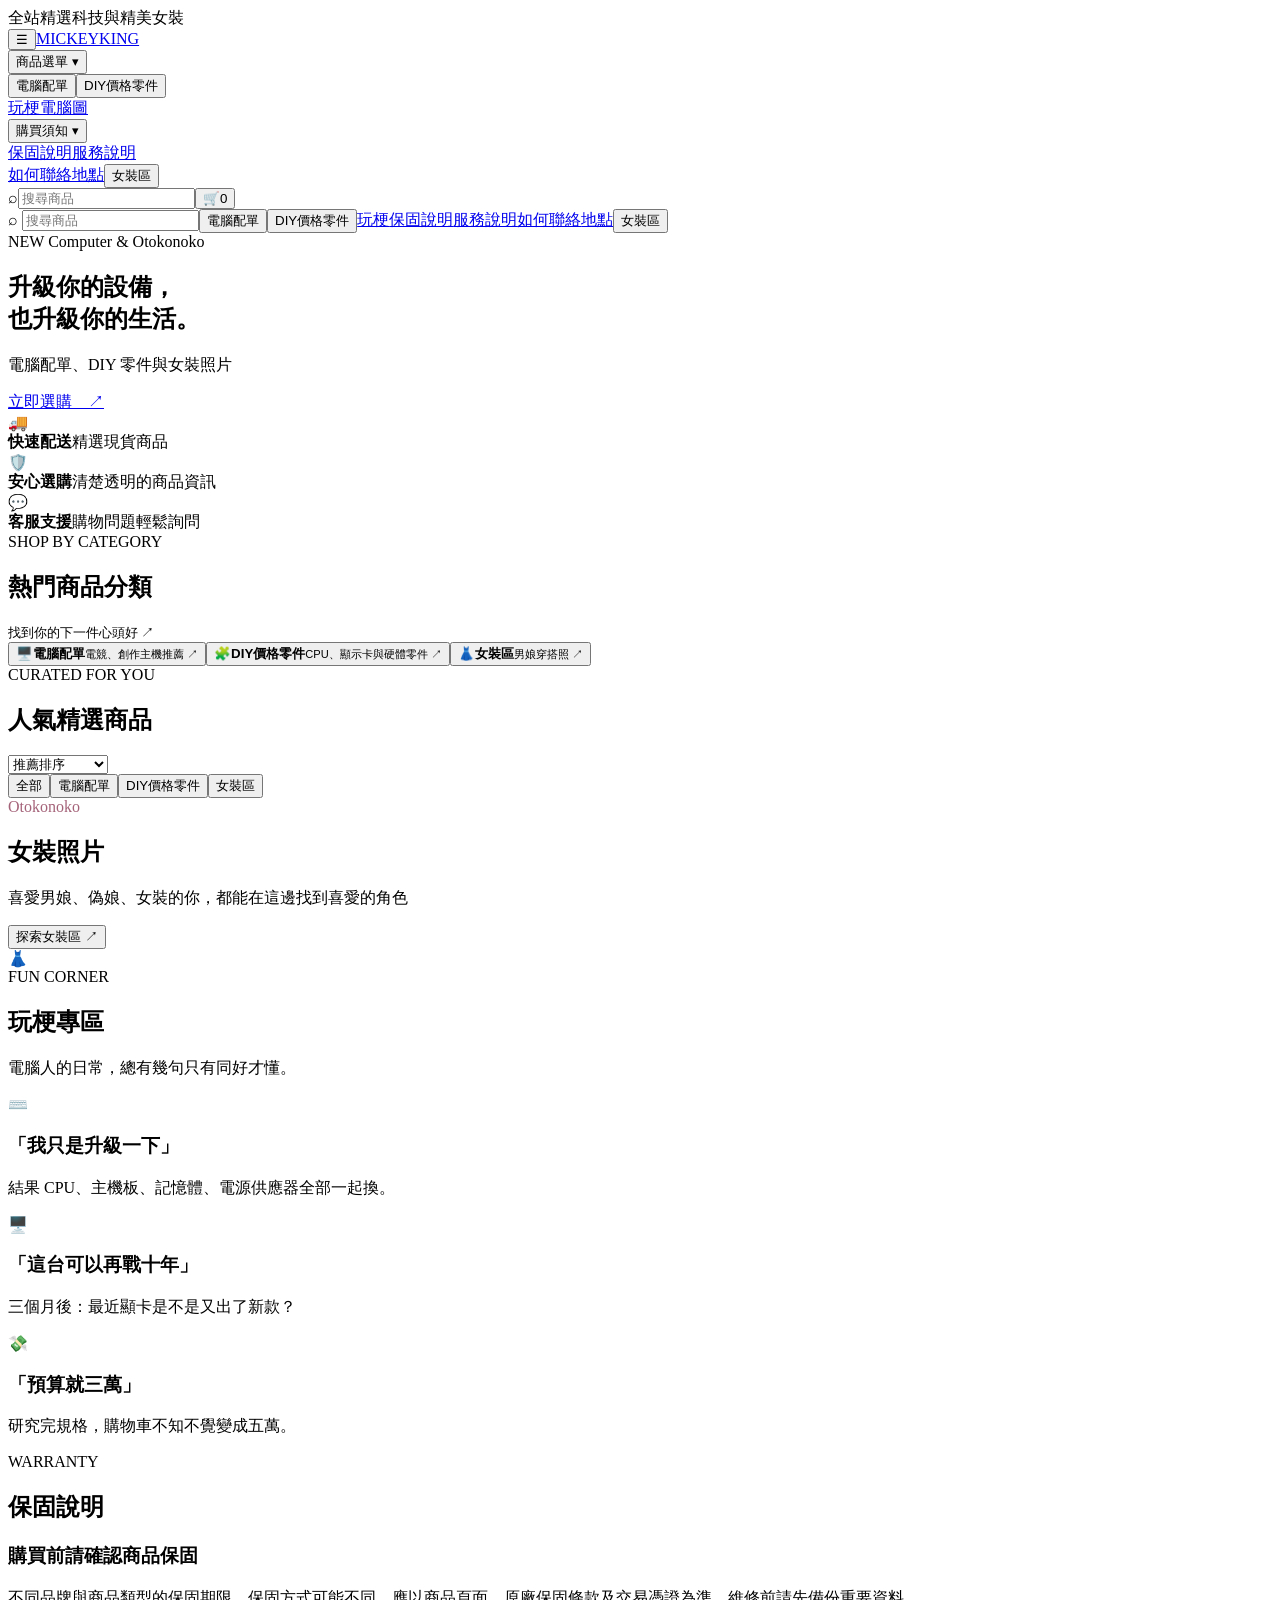
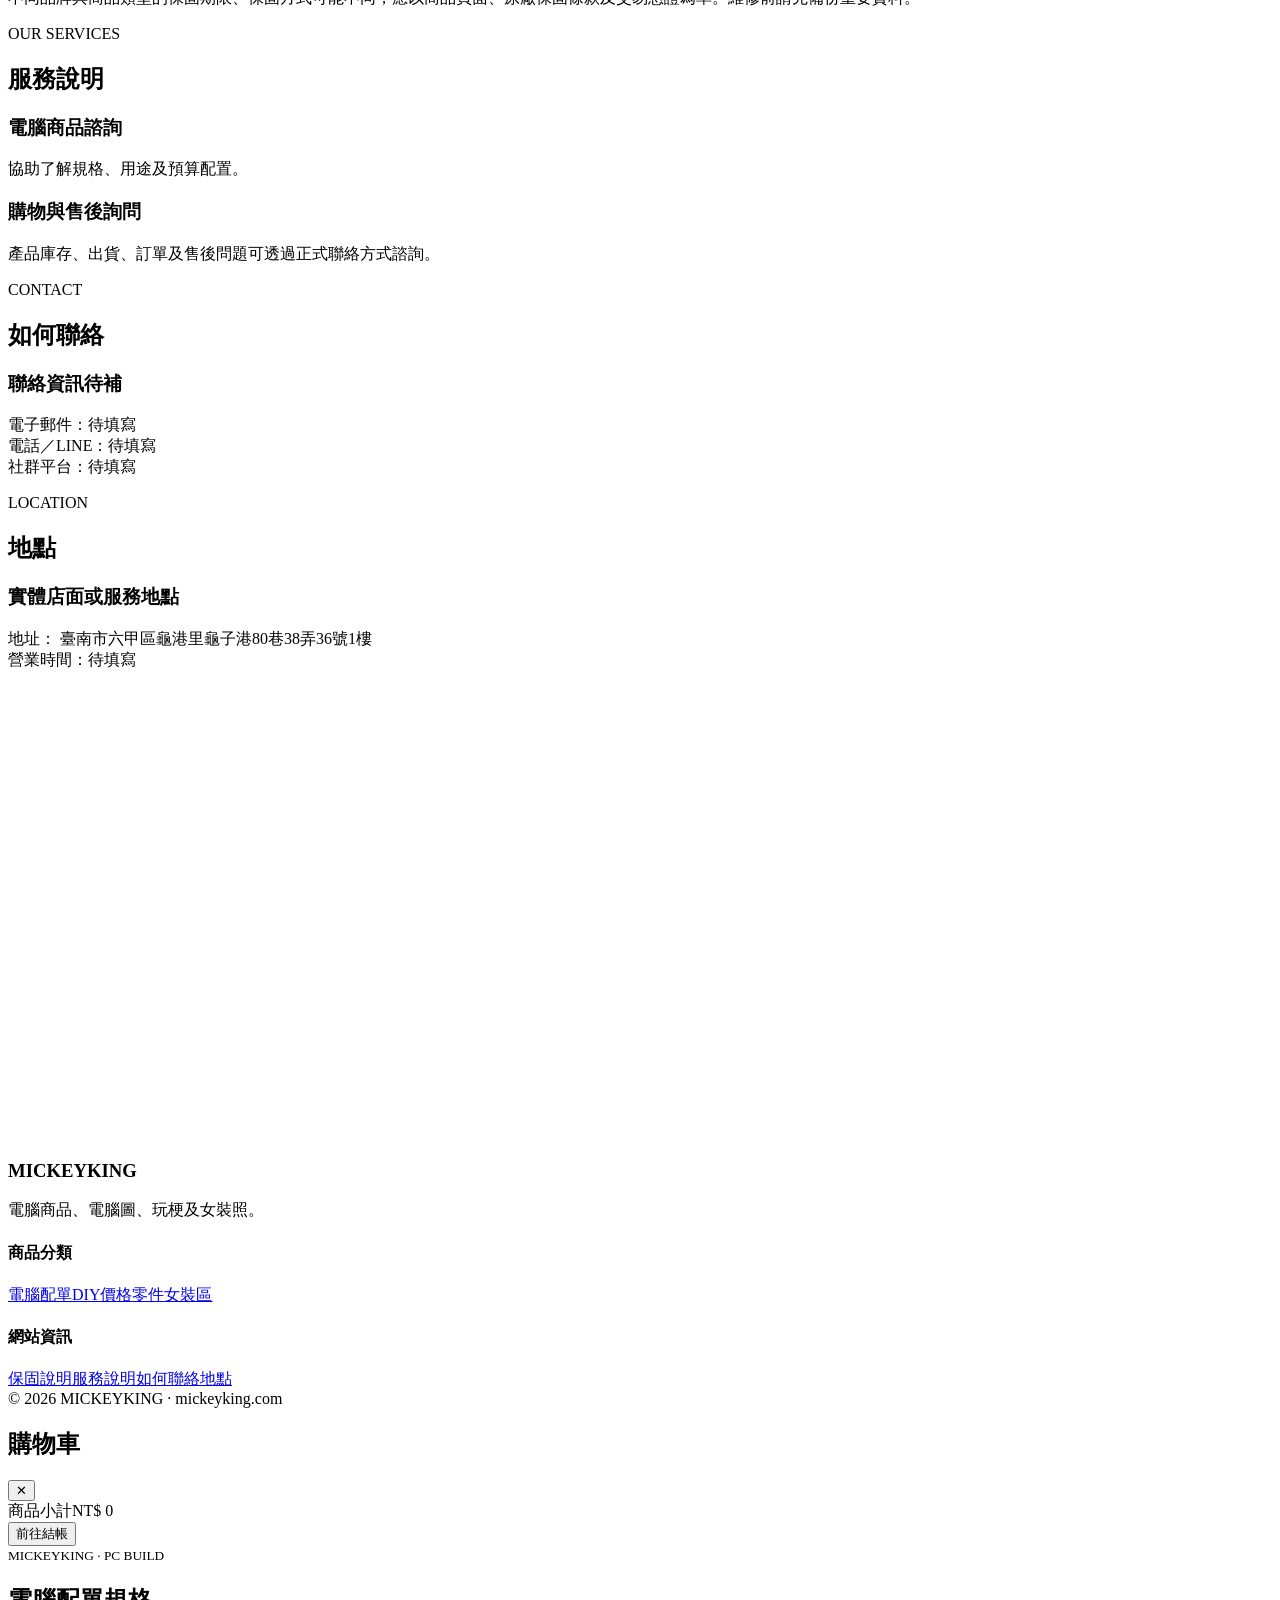
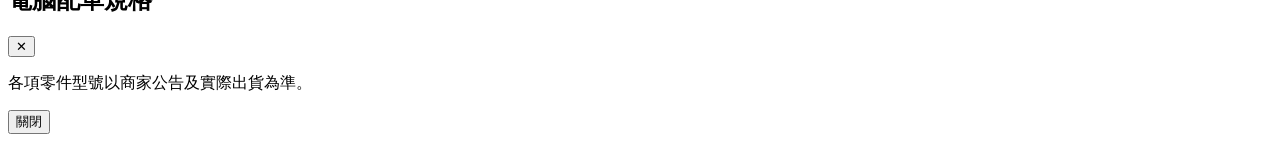
==== index.html @ edb82654 "index.html" ====
<!doctype html>
<html lang="zh-Hant">
<head>
<meta charset="utf-8"/><meta content="width=device-width,initial-scale=1" name="viewport"/><meta content="#101827" name="theme-color"/>
<title>MICKEYKING｜電腦配單・DIY價格零件・女裝區</title>
<meta name="description" content="MICKEYKING 提供電腦配單、DIY價格零件與女裝區商品展示。"/>
<link rel="canonical" href="https://mickeyking.com/"/>
<meta property="og:title" content="MICKEYKING｜電腦配單・DIY價格零件・女裝區"/>
<meta property="og:url" content="https://mickeyking.com/"/>
<meta property="og:type" content="website"/>

<link href="styles.css" rel="stylesheet"/></head>
<body>
<div class="announcement">全站精選科技與精美女裝</div>
<header class="header"><div class="shell head-inner"><button aria-expanded="false" aria-label="開啟選單" class="icon-btn menu-toggle" id="menuToggle">☰</button><a class="logo" href="#top">MICKEYKING</a><nav aria-label="主選單" class="desktop-nav"><div class="nav-item"><button aria-expanded="false" class="nav-link">商品選單 <span class="chev">▾</span></button><div class="dropdown"><button data-category="電腦配單">電腦配單</button><button data-category="DIY價格零件">DIY價格零件</button></div></div><a class="nav-link" href="#memes">玩梗</a><a class="nav-link" href="#pc-gallery">電腦圖</a><div class="nav-item"><button aria-expanded="false" class="nav-link">購買須知 <span class="chev">▾</span></button><div class="dropdown"><a href="#warranty">保固說明</a><a href="#services">服務說明</a></div></div><a class="nav-link" href="#contact">如何聯絡</a><a class="nav-link" href="#location">地點</a><button class="nav-link" data-category="all-fashion">女裝區</button></nav><div class="actions"><label class="searchbar"><span>⌕</span><input aria-label="搜尋商品" id="search" placeholder="搜尋商品"/></label><button aria-label="購物車" class="icon-btn" id="cartOpen">🛒<span class="count" id="cartCount">0</span></button></div></div><nav aria-label="手機選單" class="mobile-nav" id="mobileNav"><label class="mobile-search">⌕ <input aria-label="手機搜尋商品" id="mobileSearch" placeholder="搜尋商品"/></label><button data-category="電腦配單">電腦配單</button><button data-category="DIY價格零件">DIY價格零件</button><a href="#memes">玩梗</a><a href="#warranty">保固說明</a><a href="#services">服務說明</a><a href="#contact">如何聯絡</a><a href="#location">地點</a><button data-category="all-fashion">女裝區</button></nav></header>
<main id="top"><section class="hero shell"><div class="hero-banner"><div class="hero-copy"><div class="eyebrow">NEW Computer & Otokonoko</div><h1>升級你的設備，<br/>也升級你的生活。</h1><p>電腦配單、DIY 零件與女裝照片</p><a class="primary-btn" href="#products" id="heroShop">立即選購　↗</a></div><div aria-hidden="true" class="hero-art"><div aria-label="電腦主機示意圖" class="laptop"><div class="laptop-screen"></div><div class="laptop-base"></div></div></div></div></section>
<div class="shell features"><div class="feature"><span class="feature-emoji">🚚</span><div><b>快速配送</b>精選現貨商品</div></div><div class="feature"><span class="feature-emoji">🛡️</span><div><b>安心選購</b>清楚透明的商品資訊</div></div><div class="feature"><span class="feature-emoji">💬</span><div><b>客服支援</b>購物問題輕鬆詢問</div></div></div>
<section class="section shell"><div class="section-top"><div><div class="kicker">SHOP BY CATEGORY</div><h2>熱門商品分類</h2></div><span class="muted" style="font-size:13px">找到你的下一件心頭好 ↗</span></div><div class="category-row"><button class="category-card" data-category="電腦配單"><span class="emoji">🖥️</span><strong class="">電腦配單</strong><small class="">電競、創作主機推薦 ↗</small></button><button class="category-card" data-category="DIY價格零件"><span class="emoji">🧩</span><strong class="">DIY價格零件</strong><small class="">CPU、顯示卡與硬體零件 ↗</small></button><button class="category-card" data-category="all-fashion"><span class="emoji">👗</span><strong class="">女裝區</strong><small class="">男娘穿搭照 ↗</small></button></div></section>
<section class="listing" id="products"><div class="shell"><div class="section-top"><div><div class="kicker">CURATED FOR YOU</div><h2 id="listTitle">人氣精選商品</h2></div><select aria-label="排序方式" class="sort" id="sort"><option value="default">推薦排序</option><option value="asc">價格：低到高</option><option value="desc">價格：高到低</option></select></div><div class="filters" id="filters"><button class="chip active" data-category="all">全部</button><button class="chip" data-category="電腦配單">電腦配單</button><button class="chip" data-category="DIY價格零件">DIY價格零件</button><button class="chip" data-category="all-fashion">女裝區</button></div><div class="products" id="productGrid"></div></div></section>
<section class="shell fashion"><div class="fashion-copy"><div class="eyebrow" style="color:#a56379">Otokonoko</div><h2>女裝照片</h2><p>喜愛男娘、偽娘、女裝的你，都能在這邊找到喜愛的角色</p><button data-category="all-fashion">探索女裝區 ↗</button></div><div aria-hidden="true" class="fashion-graphic">👗</div></section>
<section class="section shell special-section" id="memes"><div class="section-top"><div><div class="kicker">FUN CORNER</div><h2>玩梗專區</h2></div></div><p class="section-lead">電腦人的日常，總有幾句只有同好才懂。</p><div class="info-grid"><article class="info-card meme-card"><span class="meme-symbol">⌨️</span><h3>「我只是升級一下」</h3><p>結果 CPU、主機板、記憶體、電源供應器全部一起換。</p></article><article class="info-card meme-card"><span class="meme-symbol">🖥️</span><h3>「這台可以再戰十年」</h3><p>三個月後：最近顯卡是不是又出了新款？</p></article><article class="info-card meme-card"><span class="meme-symbol">💸</span><h3>「預算就三萬」</h3><p>研究完規格，購物車不知不覺變成五萬。</p></article></div></section>
<section class="section shell special-section" id="warranty"><div class="section-top"><div><div class="kicker">WARRANTY</div><h2>保固說明</h2></div></div><div class="info-card"><h3>購買前請確認商品保固</h3><p>不同品牌與商品類型的保固期限、保固方式可能不同，應以商品頁面、原廠保固條款及交易憑證為準。維修前請先備份重要資料。</p></div></section>
<section class="section shell special-section" id="services"><div class="section-top"><div><div class="kicker">OUR SERVICES</div><h2>服務說明</h2></div></div><div class="info-grid"><article class="info-card"><h3>電腦商品諮詢</h3><p>協助了解規格、用途及預算配置。</p></article><article class="info-card"><h3>購物與售後詢問</h3><p>產品庫存、出貨、訂單及售後問題可透過正式聯絡方式諮詢。</p></div></section>
<section class="section shell special-section" id="contact"><div class="section-top"><div><div class="kicker">CONTACT</div><h2>如何聯絡</h2></div></div><div class="info-card"><h3>聯絡資訊待補</h3><p>電子郵件：待填寫<br/>電話／LINE：待填寫<br/>社群平台：待填寫</p><p class="notice"></p></div></section>
<section class="section shell special-section" id="location"><div class="section-top"><div><div class="kicker">LOCATION</div><h2>地點</h2></div></div><div class="info-card"><h3>實體店面或服務地點</h3><p>地址：	臺南市六甲區龜港里龜子港80巷38弄36號1樓<br/>營業時間：待填寫</p><iframe src="https://www.google.com/maps/embed?pb=!1m18!1m12!1m3!1d3665.7489046399423!2d120.31198607753777!3d23.25222260771473!2m3!1f0!2f0!3f0!3m2!1i1024!2i768!4f13.1!3m3!1m2!1s0x346e87b3f8fc9aff%3A0xab6bcf3988c82970!2zNzM06Ie65Y2X5biC5YWt55Sy5Y2A6b6c5riv6YeM6b6c5riv6YeMODDlt7czOOiZnzE!5e0!3m2!1szh-TW!2stw!4v1792773106684!5m2!1szh-TW!2stw" width="600" height="450" style="border:0;" allowfullscreen="" loading="lazy" referrerpolicy="strict-origin-when-cross-origin"></iframe></div></div></section>
</main>
<footer class="footer" id="about"><div class="shell"><div class="footer-grid"><div><h3>MICKEYKING</h3><p>電腦商品、電腦圖、玩梗及女裝照。</p></div><div><h4>商品分類</h4><a data-category="電腦配單" href="#products">電腦配單</a><a data-category="DIY價格零件" href="#products">DIY價格零件</a><a data-category="all-fashion" href="#products">女裝區</a></div><div><h4>網站資訊</h4><a href="#warranty">保固說明</a><a href="#services">服務說明</a><a href="#contact">如何聯絡</a><a href="#location">地點</a></div></div><div class="copyright">© 2026 MICKEYKING · mickeyking.com</div></div></footer>
<div class="overlay" id="overlay"></div><aside aria-hidden="true" aria-label="購物車" aria-modal="true" class="drawer" id="drawer" role="dialog"><div class="drawer-head"><h2>購物車 <span class="muted" id="drawerCount"></span></h2><button aria-label="關閉購物車" class="icon-btn" id="cartClose">✕</button></div><div class="drawer-body" id="cartItems"></div><div class="drawer-foot"><div class="total-line"><span>商品小計</span><span id="total">NT$ 0</span></div><button class="checkout" id="checkout">前往結帳</button></div></aside><div aria-live="polite" class="toast" id="toast" role="status"></div>
<div id="specOverlay" class="spec-overlay" aria-hidden="true"><section class="spec-dialog" role="dialog" aria-modal="true" aria-labelledby="specTitle"><header class="spec-head"><div><small>MICKEYKING · PC BUILD</small><h2 id="specTitle">電腦配單規格</h2></div><button type="button" class="spec-close" id="specClose" aria-label="關閉規格表">✕</button></header><p class="spec-note">各項零件型號以商家公告及實際出貨為準。</p><div id="specContent"></div><div class="spec-bottom"><strong id="specPrice"></strong><button type="button" class="spec-done" id="specDone">關閉</button></div></section></div>

<script defer="" src="products.js"></script><script defer="" src="app.js"></script></body></html>
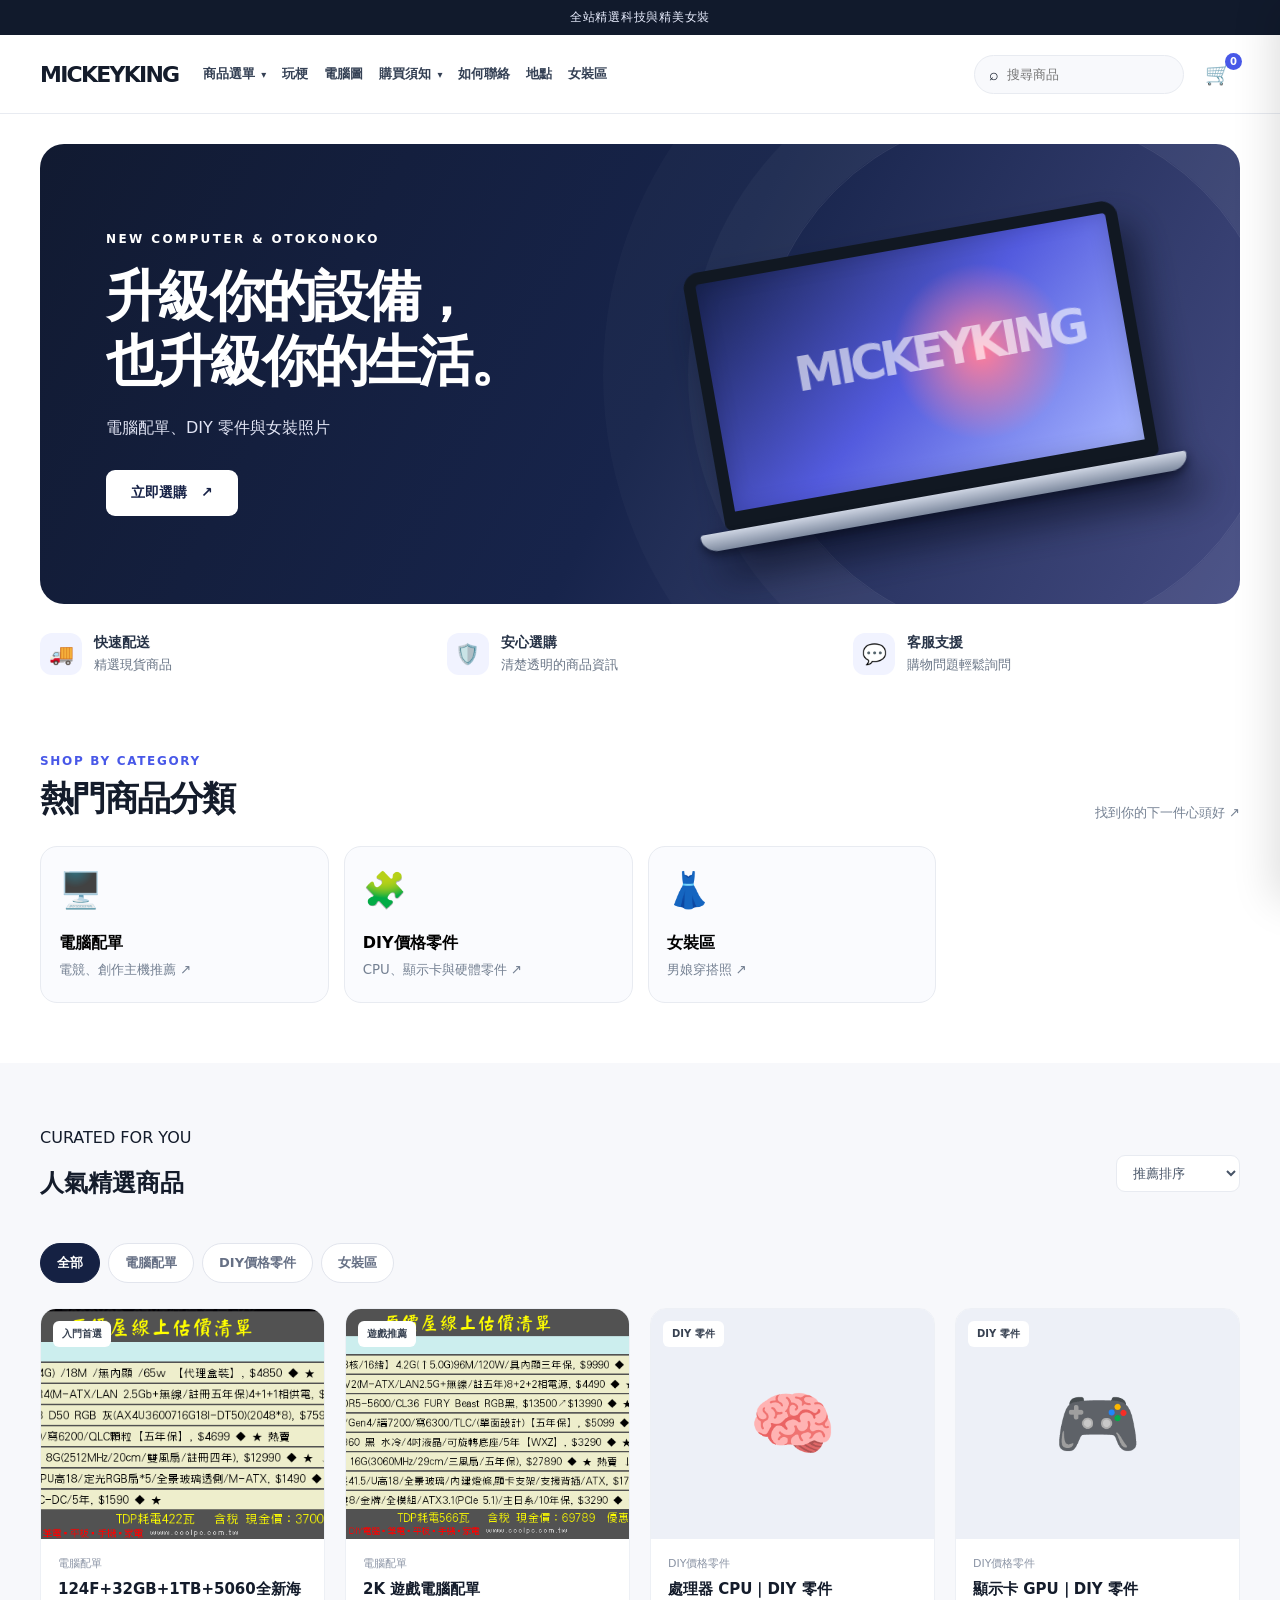
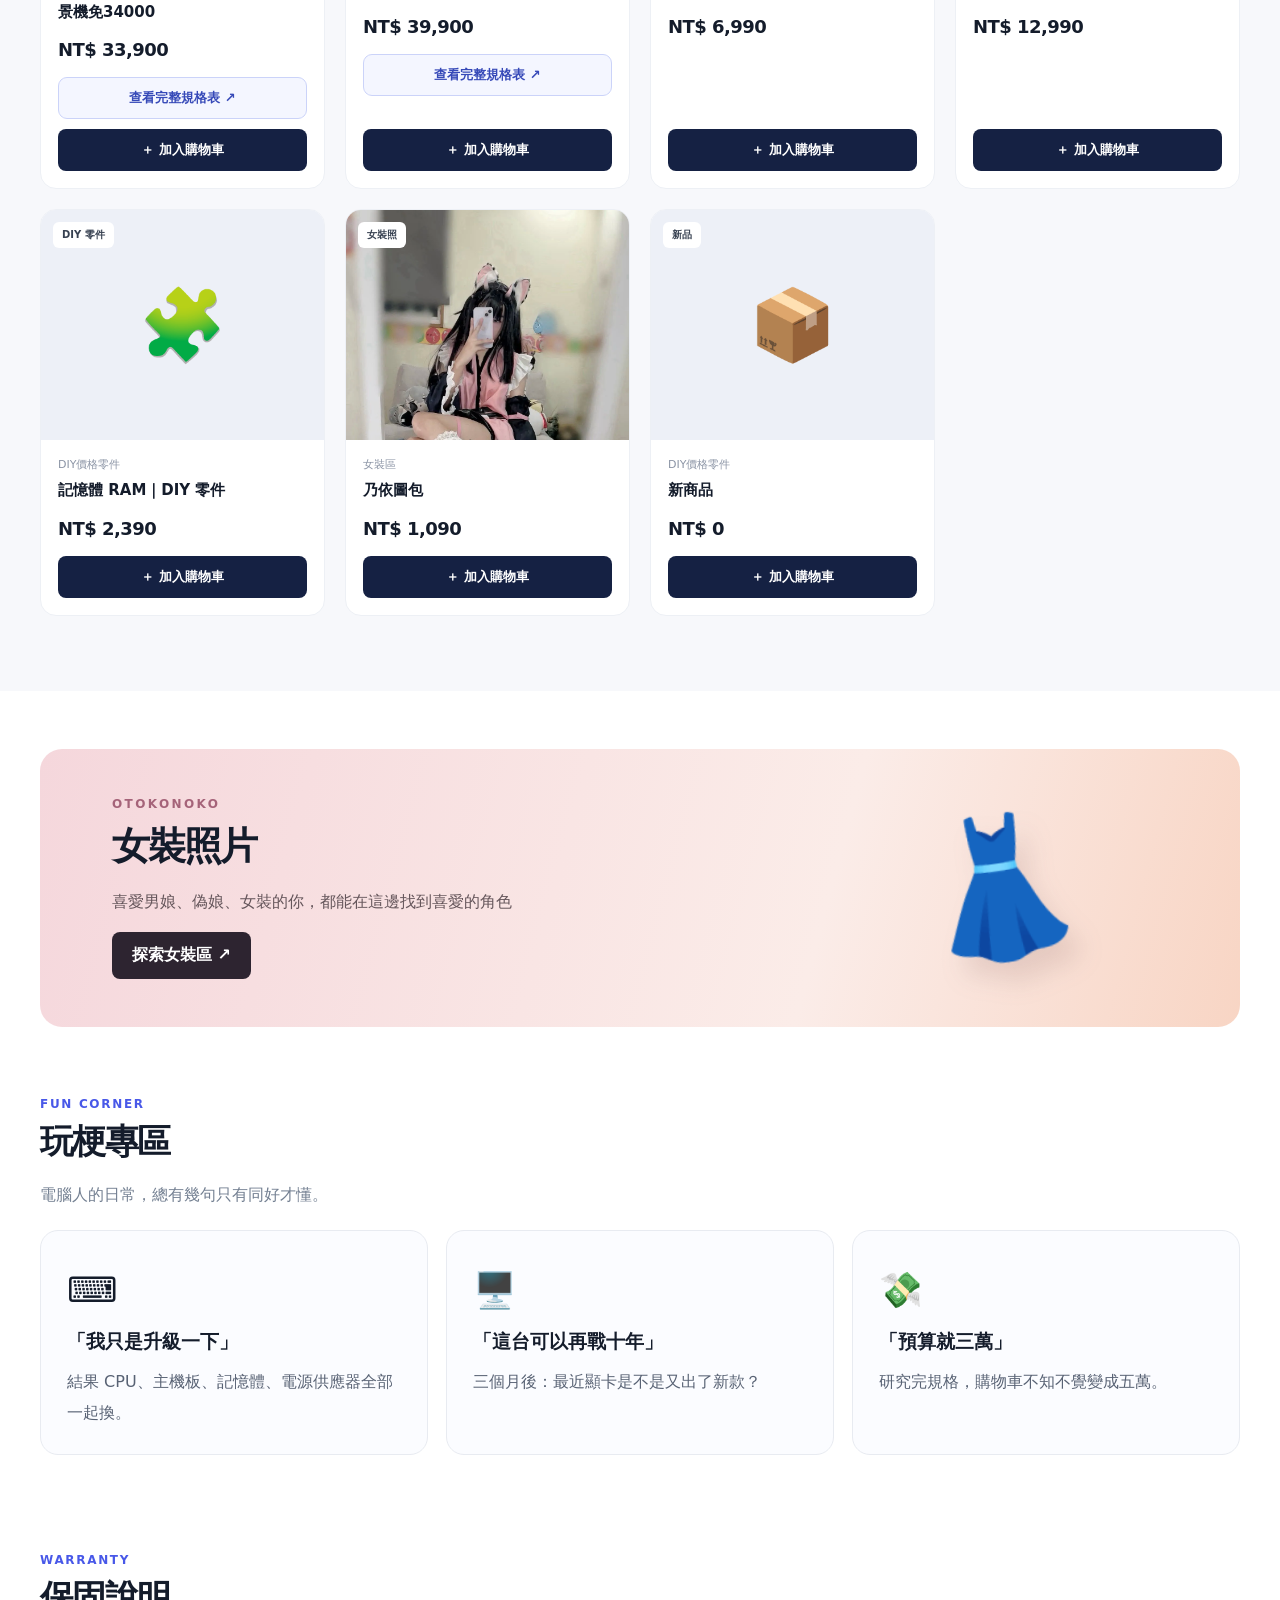
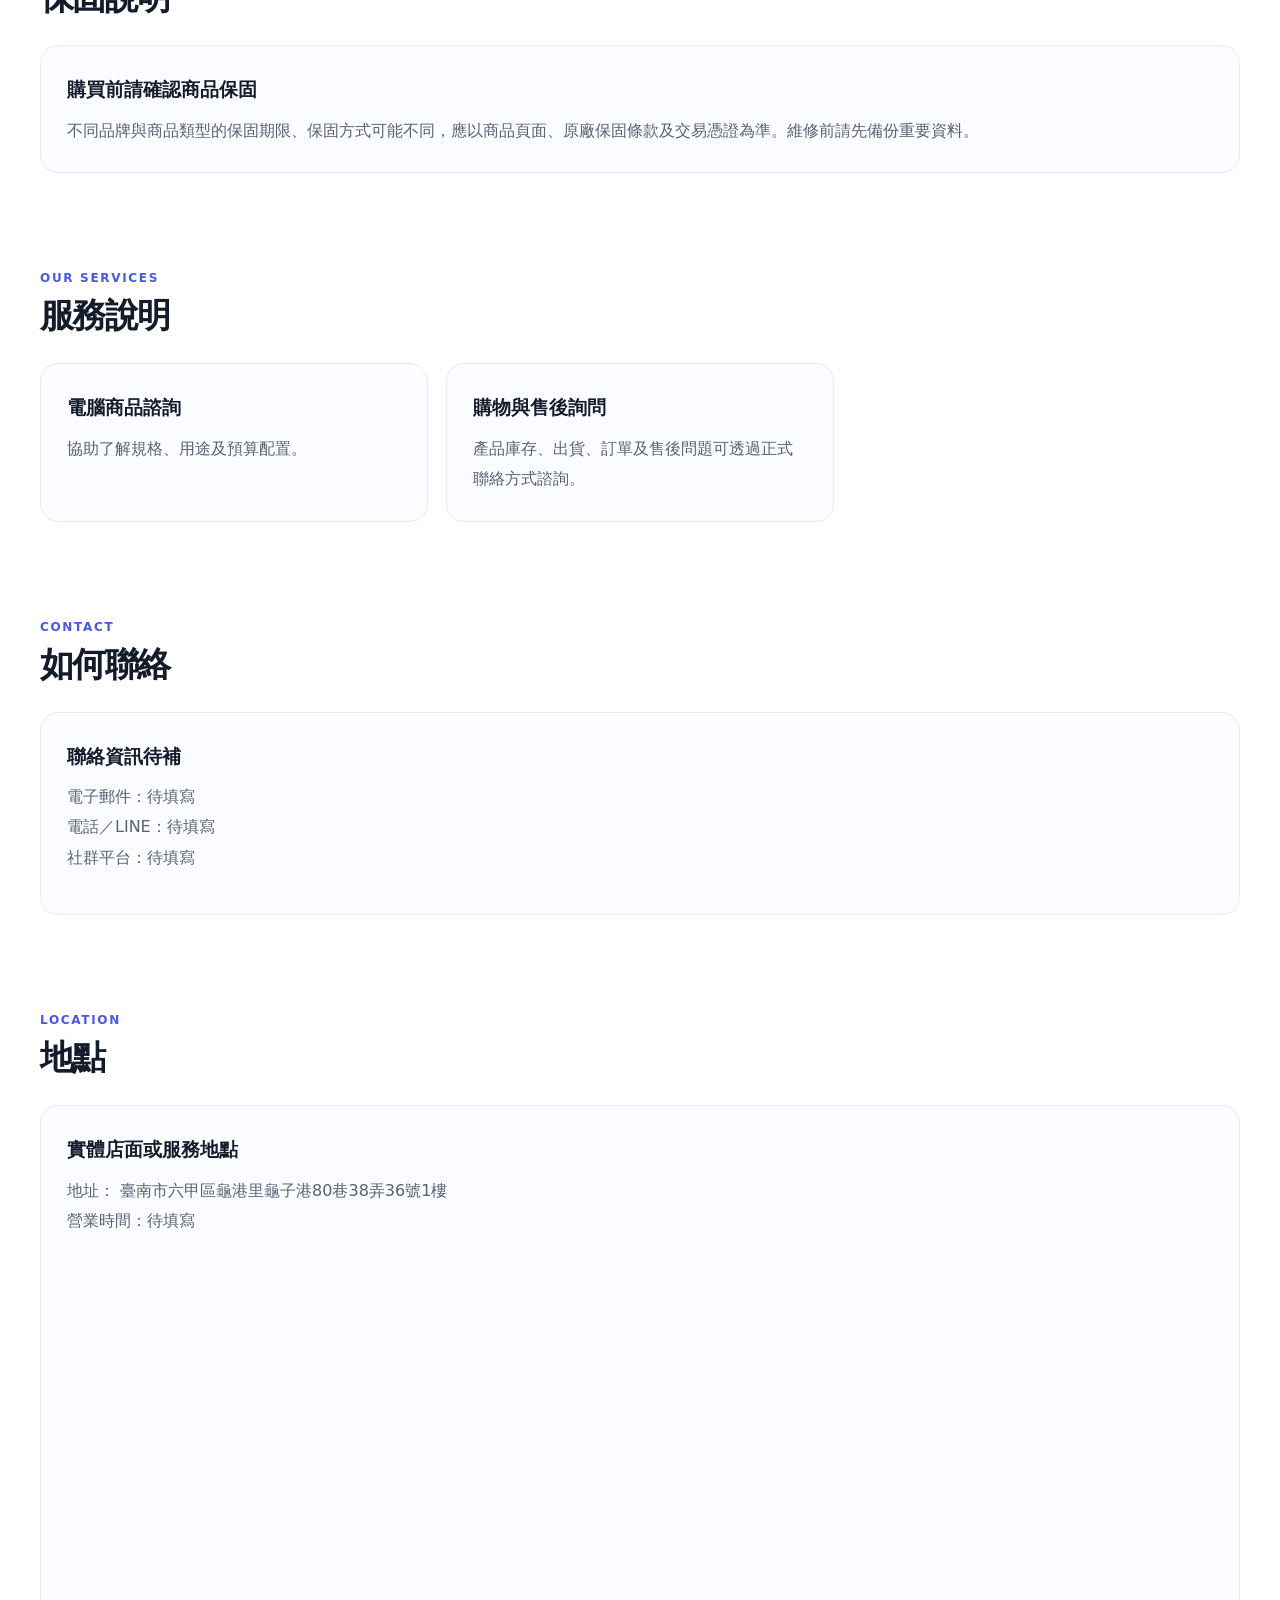
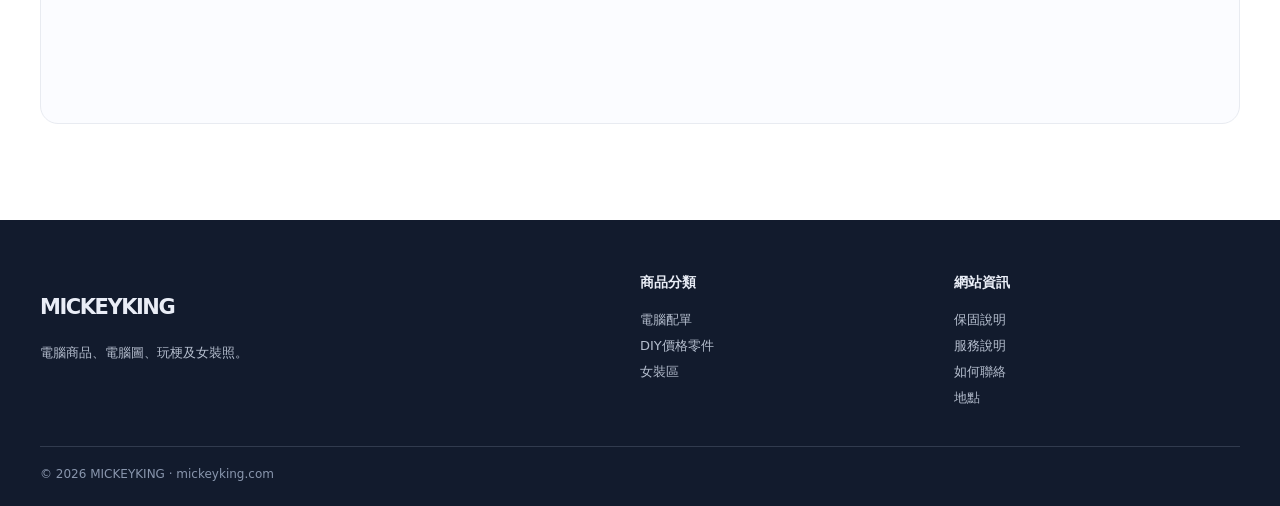
==== commit 8d03a1b8: "Add files via upload" ====
--- a/index.html
+++ b/index.html
@@ -28,4 +28,4 @@
 <div class="overlay" id="overlay"></div><aside aria-hidden="true" aria-label="購物車" aria-modal="true" class="drawer" id="drawer" role="dialog"><div class="drawer-head"><h2>購物車 <span class="muted" id="drawerCount"></span></h2><button aria-label="關閉購物車" class="icon-btn" id="cartClose">✕</button></div><div class="drawer-body" id="cartItems"></div><div class="drawer-foot"><div class="total-line"><span>商品小計</span><span id="total">NT$ 0</span></div><button class="checkout" id="checkout">前往結帳</button></div></aside><div aria-live="polite" class="toast" id="toast" role="status"></div>
 <div id="specOverlay" class="spec-overlay" aria-hidden="true"><section class="spec-dialog" role="dialog" aria-modal="true" aria-labelledby="specTitle"><header class="spec-head"><div><small>MICKEYKING · PC BUILD</small><h2 id="specTitle">電腦配單規格</h2></div><button type="button" class="spec-close" id="specClose" aria-label="關閉規格表">✕</button></header><p class="spec-note">各項零件型號以商家公告及實際出貨為準。</p><div id="specContent"></div><div class="spec-bottom"><strong id="specPrice"></strong><button type="button" class="spec-done" id="specDone">關閉</button></div></section></div>
 
-<script defer="" src="products.js"></script><script defer="" src="app.js"></script></body></html>
+<script defer="" src="products.js"></script><script defer="" src="app.js"></script></body></html>
--- a/styles.css
+++ b/styles.css
@@ -0,0 +1,34 @@
+
+:root{--ink:#141c2b;--muted:#748092;--brand:#4858e8;--soft:#f5f7fb;--line:#e8ebf1;--shadow:0 18px 55px rgba(22,33,62,.12)}*{box-sizing:border-box}html{scroll-behavior:smooth}body{margin:0;color:var(--ink);background:#fff;font-family:system-ui,-apple-system,"Noto Sans TC","Microsoft JhengHei",sans-serif}button,input{font:inherit}button{cursor:pointer}a{text-decoration:none;color:inherit}button:focus-visible,a:focus-visible,input:focus-visible{outline:3px solid #a5afff;outline-offset:3px}.announcement{background:#111a2c;color:#e9eeff;text-align:center;padding:9px 15px;font-size:12px;letter-spacing:.06em}.shell{width:min(1200px,calc(100% - 48px));margin:auto}.header{background:white;position:sticky;top:0;z-index:30;border-bottom:1px solid var(--line)}.head-inner{height:78px;display:flex;align-items:center;gap:32px}.logo{font-size:22px;font-weight:900;letter-spacing:-.08em;white-space:nowrap}.logo span{color:var(--brand)}.desktop-nav{display:flex;gap:3px;align-items:center;flex:1}.nav-item{position:relative}.nav-link{border:0;background:transparent;padding:17px 14px;color:#344054;font-size:14px;font-weight:650;display:flex;gap:6px;align-items:center}.nav-link:hover,.nav-link[aria-expanded=true]{color:var(--brand)}.chev{font-size:10px}.dropdown{display:none;position:absolute;top:100%;left:0;width:238px;background:white;border:1px solid var(--line);border-radius:14px;padding:9px;box-shadow:var(--shadow)}.nav-item:hover .dropdown,.nav-item:focus-within .dropdown,.nav-item.open .dropdown{display:block}.dropdown button{display:block;text-align:left;width:100%;background:none;border:0;padding:12px;border-radius:9px;color:#344054;font-size:14px}.dropdown button:hover{background:#f0f2ff;color:var(--brand)}.actions{display:flex;align-items:center;gap:12px}.icon-btn{position:relative;background:none;border:0;color:var(--ink);font-size:21px;padding:9px;line-height:1}.count{position:absolute;right:-2px;top:-2px;border-radius:99px;background:var(--brand);color:#fff;font:700 10px system-ui;min-width:17px;height:17px;display:grid;place-items:center}.menu-toggle{display:none}.searchbar{display:flex;align-items:center;border:1px solid var(--line);border-radius:999px;background:#f8f9fc;padding:0 14px;gap:8px;width:210px}.searchbar input{width:100%;border:0;outline:0;background:transparent;padding:11px 0;font-size:13px}.mobile-nav{display:none}.hero{padding:30px 0 0}.hero-banner{min-height:460px;background:linear-gradient(118deg,#111a31 0%,#17244b 52%,#444b82 100%);border-radius:24px;position:relative;overflow:hidden;color:white;display:flex;align-items:center}.hero-banner:before{content:"";position:absolute;width:520px;height:520px;border:1px solid #ffffff17;border-radius:50%;right:-40px;top:-30px;box-shadow:0 0 0 70px #ffffff08,0 0 0 155px #ffffff06}.hero-copy{position:relative;z-index:2;padding:65px 5.5%;max-width:600px}.eyebrow{font-size:12px;font-weight:800;letter-spacing:.2em;text-transform:uppercase}.hero h1{font-size:clamp(36px,4.3vw,60px);line-height:1.19;margin:18px 0;letter-spacing:-.055em}.hero p{font-size:16px;line-height:1.85;color:#e2e5f5;margin:0 0 28px}.primary-btn{border:none;border-radius:9px;padding:14px 25px;background:#fff;color:#152045;font-weight:800;font-size:14px;display:inline-block}.primary-btn:hover{background:#e6eaff}.hero-art{position:absolute;right:3%;top:10%;width:47%;height:80%;display:grid;place-items:center}.laptop{width:min(440px,100%);transform:rotate(-10deg);filter:drop-shadow(12px 25px 18px #070b1e99)}.laptop-screen{height:260px;border:12px solid #111822;border-bottom-width:18px;border-radius:16px 16px 7px 7px;background:radial-gradient(circle at 65% 50%,#ff7e9a 0%,transparent 30%),linear-gradient(140deg,#192451,#535bde 50%,#a6b5ff);position:relative;box-shadow:inset 0 0 20px #080a252c}.laptop-screen:before{content:"MICKEYKING";position:absolute;color:#ffffff9c;font-size:48px;font-weight:900;letter-spacing:-.1em;left:20%;top:34%}.laptop-base{height:18px;background:linear-gradient(#cdd4e2,#7e8a9f);border-radius:4px 4px 22px 22px;transform:scaleX(1.12);box-shadow:0 5px 8px #080d2099}.features{display:grid;grid-template-columns:repeat(3,1fr);gap:20px;padding:29px 0}.feature{display:flex;gap:12px;align-items:center;font-size:13px;color:#697586}.feature b{display:block;color:#263246;margin-bottom:4px;font-size:14px}.feature-emoji{height:42px;width:42px;border-radius:12px;background:#f1f3ff;display:grid;place-items:center;font-size:20px;flex-shrink:0}.section{padding:50px 0 20px}.section-top{display:flex;justify-content:space-between;gap:20px;align-items:end;margin-bottom:24px}.section h2{margin:8px 0 0;font-size:clamp(25px,3vw,34px);letter-spacing:-.045em}.section .kicker{font-size:12px;letter-spacing:.14em;font-weight:850;color:var(--brand)}.muted{color:var(--muted)}.category-row{display:grid;grid-template-columns:repeat(4,1fr);gap:15px}.category-card{border:1px solid var(--line);border-radius:17px;padding:23px 18px;background:#fafbfe;text-align:left;transition:transform .2s,box-shadow .2s}.category-card:hover{transform:translateY(-3px);box-shadow:0 10px 25px #1d2a5410}.category-card .emoji{font-size:35px;display:block;margin-bottom:22px}.category-card strong{display:block;font-size:16px}.category-card small{color:var(--muted);display:block;margin-top:7px}.listing{background:#f7f8fb;margin-top:40px;padding:65px 0 75px}.listing .section-top{align-items:center}.filters{display:flex;gap:8px;flex-wrap:wrap;margin-bottom:25px}.chip{border:1px solid #e2e5ed;background:#fff;padding:10px 16px;border-radius:99px;font-size:13px;font-weight:650;color:#667085}.chip.active{background:#152143;border-color:#152143;color:white}.products{display:grid;grid-template-columns:repeat(4,minmax(0,1fr));gap:20px}.product{background:#fff;border-radius:16px;overflow:hidden;border:1px solid #edf0f5;display:flex;flex-direction:column;min-width:0}.photo{height:230px;background:#edf0f7;display:grid;place-items:center;position:relative;overflow:hidden}.photo img{width:100%;height:100%;object-fit:cover;transition:transform .35s}.product:hover .photo img{transform:scale(1.05)}.product .fallback{font-size:70px}.tag{position:absolute;left:12px;top:12px;background:#fff;color:#374151;border-radius:6px;padding:6px 9px;font-size:10px;font-weight:800}.product-body{padding:17px;display:flex;flex:1;flex-direction:column}.product-type{font-size:11px;color:#8b94a5;margin-bottom:7px}.product h3{font-size:15px;font-weight:750;margin:0;line-height:1.55}.price{font-size:18px;font-weight:900;margin:15px 0 17px;letter-spacing:-.03em}.add-btn{background:#152143;color:#fff;border:0;border-radius:8px;width:100%;padding:12px;font-weight:750;font-size:13px;margin-top:auto}.add-btn:hover{background:var(--brand)}.empty{grid-column:1/-1;text-align:center;padding:45px 0;color:var(--muted)}.fashion{margin-top:58px;border-radius:22px;min-height:265px;overflow:hidden;background:linear-gradient(105deg,#f5d7dc,#fbece8 65%,#f8d5c4);display:flex;align-items:center;position:relative}.fashion-copy{padding:48px 6%;position:relative;z-index:2;max-width:550px}.fashion h2{font-size:38px;margin:10px 0 12px;letter-spacing:-.05em}.fashion p{line-height:1.8;color:#65565b}.fashion button{border:0;background:#2d2430;color:#fff;padding:13px 20px;border-radius:8px;font-weight:750}.fashion-graphic{position:absolute;right:13%;font-size:135px;transform:rotate(-8deg);filter:drop-shadow(10px 20px 13px #7a52532a)}.footer{background:#121b2d;color:#e9edf6;padding:54px 0 25px;margin-top:68px}.footer-grid{display:grid;grid-template-columns:2fr 1fr 1fr;gap:28px}.footer h3{font-size:21px;letter-spacing:-.07em}.footer p,.footer a{color:#b5bece;font-size:13px;line-height:2}.footer h4{margin:0 0 15px;font-size:14px}.footer a{display:block}.copyright{border-top:1px solid #313b4e;margin-top:35px;padding-top:20px;color:#8996ad;font-size:12px}.overlay{position:fixed;inset:0;background:#07102099;z-index:39;display:none}.overlay.show{display:block}.drawer{position:fixed;right:0;top:0;height:100dvh;width:min(420px,100%);background:#fff;z-index:40;transform:translateX(101%);transition:transform .25s;display:flex;flex-direction:column;box-shadow:-10px 0 40px #0002}.drawer.open{transform:translateX(0)}.drawer-head{padding:24px;border-bottom:1px solid var(--line);display:flex;justify-content:space-between;align-items:center}.drawer-head h2{margin:0;font-size:20px}.drawer-body{overflow-y:auto;flex:1;padding:20px 24px}.cart-item{display:flex;gap:12px;padding:15px 0;border-bottom:1px solid var(--line)}.cart-thumb{width:62px;height:62px;background:#edf0f7;border-radius:9px;display:grid;place-items:center;font-size:30px;flex-shrink:0}.cart-info{flex:1;font-size:13px}.cart-info strong{display:block;margin-bottom:8px}.cart-qty{display:flex;align-items:center;gap:12px;margin-top:10px}.cart-qty button{border:1px solid var(--line);background:#fff;border-radius:5px;width:27px;height:27px}.drawer-foot{border-top:1px solid var(--line);padding:22px 24px}.total-line{display:flex;justify-content:space-between;font-weight:800;margin-bottom:18px}.checkout{width:100%;background:var(--brand);color:#fff;padding:14px;border:0;border-radius:9px;font-weight:800}.toast{position:fixed;bottom:25px;left:50%;transform:translate(-50%,100px);opacity:0;z-index:60;background:#17213a;color:white;padding:13px 20px;border-radius:12px;transition:.25s;font-size:13px;box-shadow:var(--shadow)}.toast.show{transform:translate(-50%,0);opacity:1}.sort{border:1px solid var(--line);border-radius:9px;background:#fff;padding:9px 12px;color:#475467;font-size:13px}
+@media(max-width:980px){.desktop-nav{gap:0}.nav-link{padding:15px 9px;font-size:13px}.searchbar{width:165px}.hero-art{right:-3%;width:45%}.laptop-screen{height:210px}.products{grid-template-columns:repeat(3,1fr)}}
+@media(max-width:760px){.shell{width:min(100% - 32px,560px)}.head-inner{height:63px;gap:12px}.announcement{font-size:10px}.menu-toggle{display:block}.desktop-nav{display:none}.searchbar{display:none}.actions{margin-left:auto}.mobile-nav{display:none;border-top:1px solid var(--line);padding:10px 16px 18px;max-height:calc(100dvh - 95px);overflow:auto}.mobile-nav.show{display:block}.mobile-nav button{width:100%;text-align:left;background:none;border:0;padding:13px 8px;font-weight:650;color:#2e3a51}.mobile-nav .mobile-sub{padding-left:22px;background:#f7f8fc;border-radius:9px}.mobile-nav .mobile-sub button{font-size:13px;color:#5a6680}.mobile-search{display:flex;border:1px solid var(--line);border-radius:8px;margin:7px 0;padding:0 12px}.mobile-search input{border:0;outline:0;width:100%;padding:12px}.hero{padding-top:16px}.hero-banner{min-height:515px;align-items:start}.hero-copy{padding:39px 27px;max-width:100%}.hero h1{font-size:36px}.hero p{font-size:14px;max-width:330px}.hero-art{top:auto;bottom:12px;right:16%;width:67%;height:210px}.laptop-screen{height:165px;border-width:8px;border-bottom-width:12px}.laptop-screen:before{font-size:32px}.features{gap:11px;padding:22px 0}.feature{flex-direction:column;text-align:center;font-size:11px}.feature b{font-size:12px}.feature-emoji{width:37px;height:37px}.section{padding-top:30px}.category-row{grid-template-columns:repeat(2,1fr);gap:11px}.category-card{padding:20px 15px}.category-card .emoji{margin-bottom:16px}.listing{padding:45px 0 52px;margin-top:30px}.products{grid-template-columns:repeat(2,minmax(0,1fr));gap:11px}.photo{height:175px}.product-body{padding:12px}.product h3{font-size:13px}.price{font-size:16px}.fashion{margin-top:35px;min-height:270px}.fashion-copy{padding:28px 25px;max-width:75%}.fashion h2{font-size:27px}.fashion-graphic{font-size:90px;right:0;bottom:5%}.footer-grid{grid-template-columns:1fr 1fr}.footer-grid>div:first-child{grid-column:1/-1}.section-top{align-items:start}.section h2{font-size:25px}}
+@media(max-width:380px){.hero h1{font-size:31px}.hero-art{width:75%;right:10%}.photo{height:145px}.features{gap:5px}.feature{font-size:10px}.fashion-graphic{opacity:.55}.fashion-copy{max-width:90%}}
+
+/* Seven-section navigation and informational sections */
+.desktop-nav{gap:0}.head-inner{gap:17px}.nav-link{padding:15px 8px;font-size:13px;white-space:nowrap}.dropdown a{display:block;text-align:left;padding:12px;border-radius:9px;color:#344054;font-size:14px}.dropdown a:hover{background:#f0f2ff;color:var(--brand)}.mobile-nav>a{display:block;padding:14px 10px;border-bottom:1px solid var(--line);font-weight:650}.special-section{scroll-margin-top:95px;padding-top:70px;padding-bottom:28px}.section-lead{color:var(--muted);margin:-4px 0 24px}.info-grid{display:grid;grid-template-columns:repeat(3,minmax(0,1fr));gap:18px}.info-card{border:1px solid var(--line);background:#fbfcff;border-radius:18px;padding:26px;line-height:1.9}.info-card h3{margin:0 0 8px}.info-card p{margin:0;color:#586274}.meme-symbol{font-size:35px}.gallery-grid{display:grid;grid-template-columns:repeat(3,minmax(0,1fr));gap:18px}.gallery-grid figure{margin:0;border-radius:18px;overflow:hidden;background:#f5f7fb}.gallery-grid img{display:block;width:100%;height:220px;object-fit:cover}.gallery-grid figcaption{padding:14px;font-weight:700}.notice{margin-top:15px!important;color:#9b6c3f!important}.map-placeholder{margin-top:20px;padding:42px 15px;text-align:center;border:2px dashed #cfd7e7;border-radius:14px;background:#f1f5fa;color:#657287}@media(max-width:1020px){.desktop-nav{display:none}.info-grid,.gallery-grid{grid-template-columns:repeat(2,minmax(0,1fr))}}@media(max-width:600px){.info-grid,.gallery-grid{grid-template-columns:1fr}.special-section{padding-top:44px}.gallery-grid img{height:230px}}
+
+
+/* 針對平板寬度將導覽改為手機選單，確保所有選項可使用 */
+@media(min-width:761px) and (max-width:1020px){.menu-toggle{display:block}.mobile-nav.show{display:block;border-top:1px solid var(--line);padding:12px 25px;max-height:75vh;overflow-y:auto}.mobile-nav button,.mobile-nav a{display:block;width:100%;text-align:left;padding:12px;border:0;background:none;font-weight:650}.mobile-search{display:flex;padding:9px;border:1px solid var(--line)}.mobile-search input{border:0;padding:7px}.actions{margin-left:auto}}
+
+/* 電腦配單規格表：公開頁只讀、手機直向排列 */
+.spec-btn{width:100%;border:1px solid #cbd3f9;background:#f4f6ff;color:#3649b8;border-radius:9px;padding:11px;margin:0 0 10px;font-weight:750;font-size:13px}
+.spec-btn:hover{background:#e8edff}
+.spec-overlay{display:none;position:fixed;inset:0;background:rgba(10,17,32,.65);z-index:90;padding:20px;align-items:center;justify-content:center}
+.spec-overlay.open{display:flex}
+.spec-dialog{width:min(690px,100%);max-height:90dvh;overflow-y:auto;background:white;border-radius:20px;padding:25px;box-shadow:0 20px 70px #0003}
+.spec-head{display:flex;justify-content:space-between;gap:12px;align-items:start;border-bottom:1px solid var(--line);padding-bottom:15px}
+.spec-head small{color:var(--brand);font-weight:800;letter-spacing:.12em}
+.spec-head h2{margin:7px 0 0;font-size:23px}
+.spec-close{border:0;background:#f1f3f8;border-radius:10px;width:40px;height:40px;flex:none}
+.spec-note{color:#667085;font-size:12px;line-height:1.8}
+.spec-table{border:1px solid var(--line);border-radius:12px;overflow:hidden;margin:17px 0}
+.spec-row{display:grid;grid-template-columns:150px 1fr;border-bottom:1px solid var(--line);font-size:14px;line-height:1.65}
+.spec-row:last-child{border-bottom:0}
+.spec-label{background:#f6f8fd;font-weight:750;color:#344054;padding:13px 15px}
+.spec-value{padding:13px 15px;overflow-wrap:anywhere;white-space:pre-wrap}
+.spec-empty{padding:35px 15px;text-align:center;color:#667085;background:#f7f8fb;border-radius:12px}
+.spec-bottom{display:flex;justify-content:space-between;align-items:center;gap:12px}
+.spec-bottom strong{font-size:20px}
+.spec-done{border:0;background:var(--brand);color:white;border-radius:9px;padding:12px 24px;font-weight:750}
+@media(max-width:600px){.spec-overlay{padding:10px}.spec-dialog{padding:16px;max-height:94dvh;border-radius:15px}.spec-head h2{font-size:18px}.spec-row{grid-template-columns:95px 1fr;font-size:12px}.spec-label,.spec-value{padding:11px 9px}}
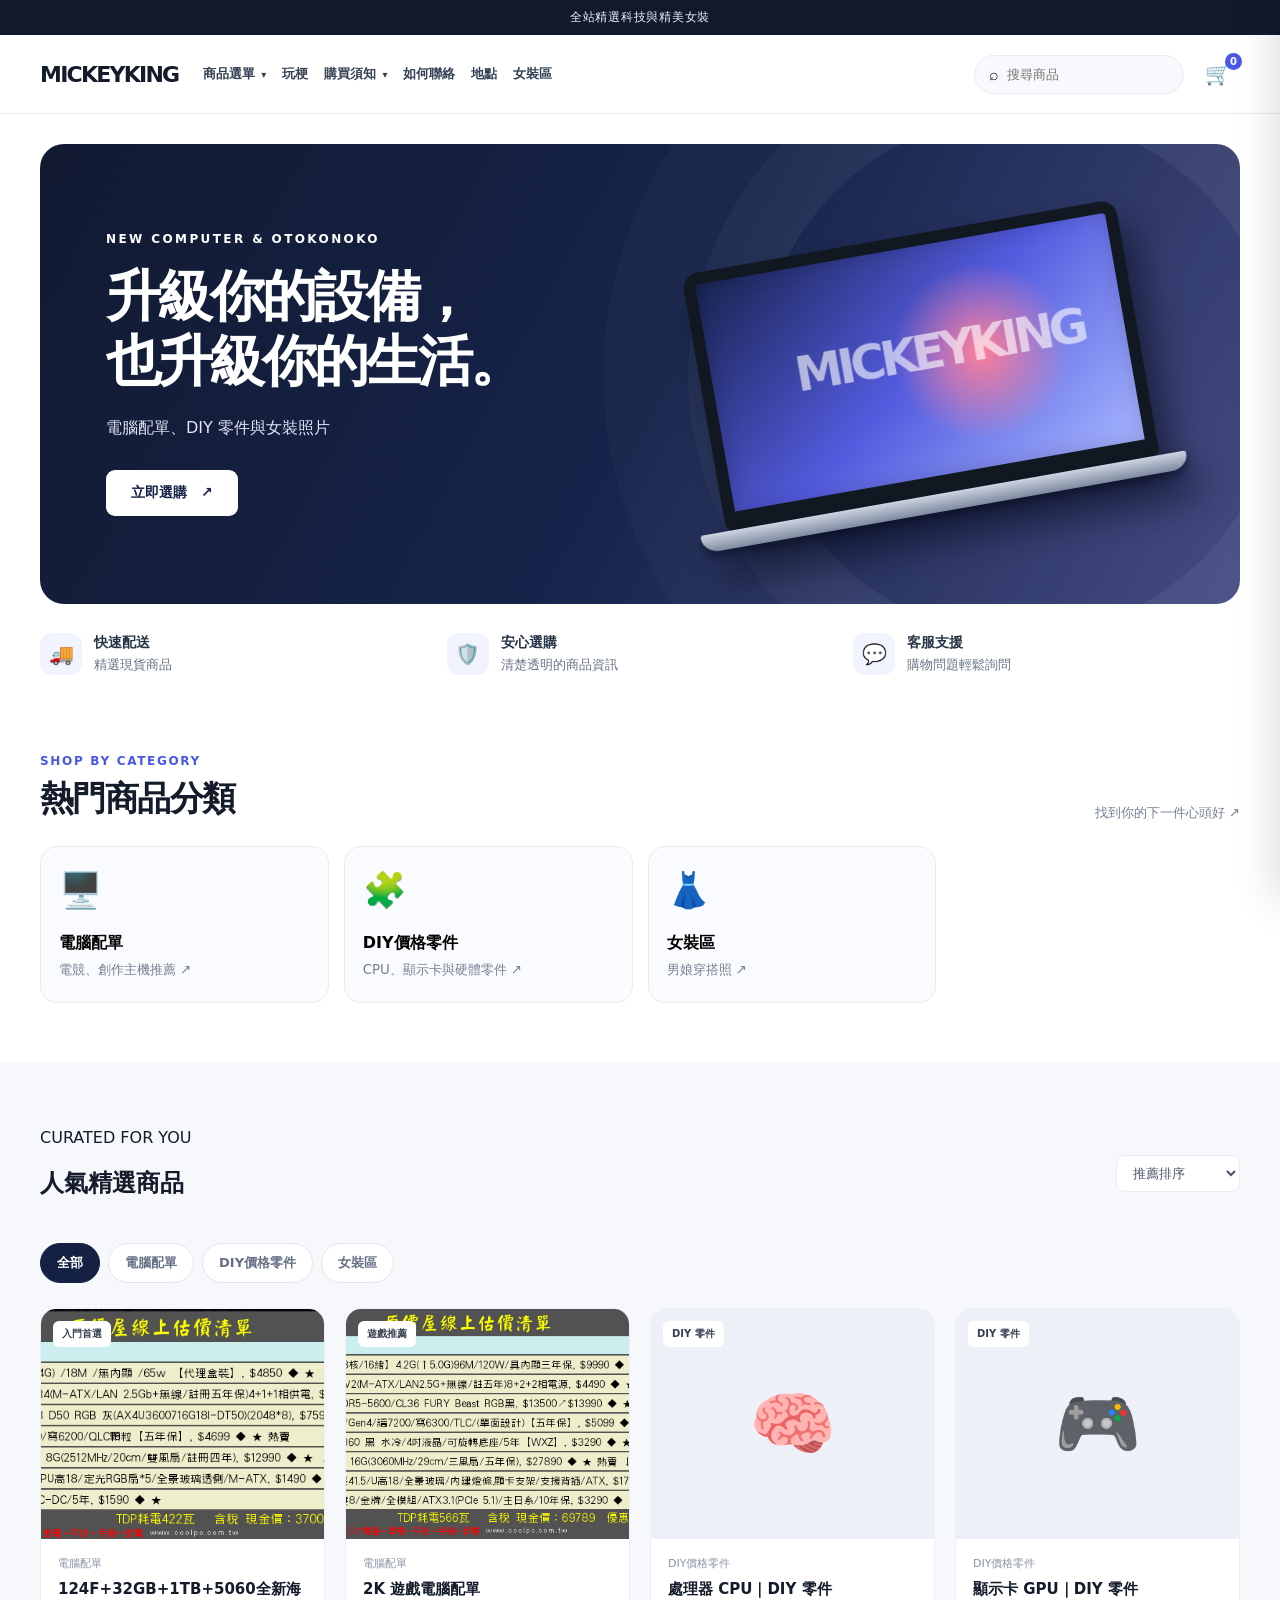
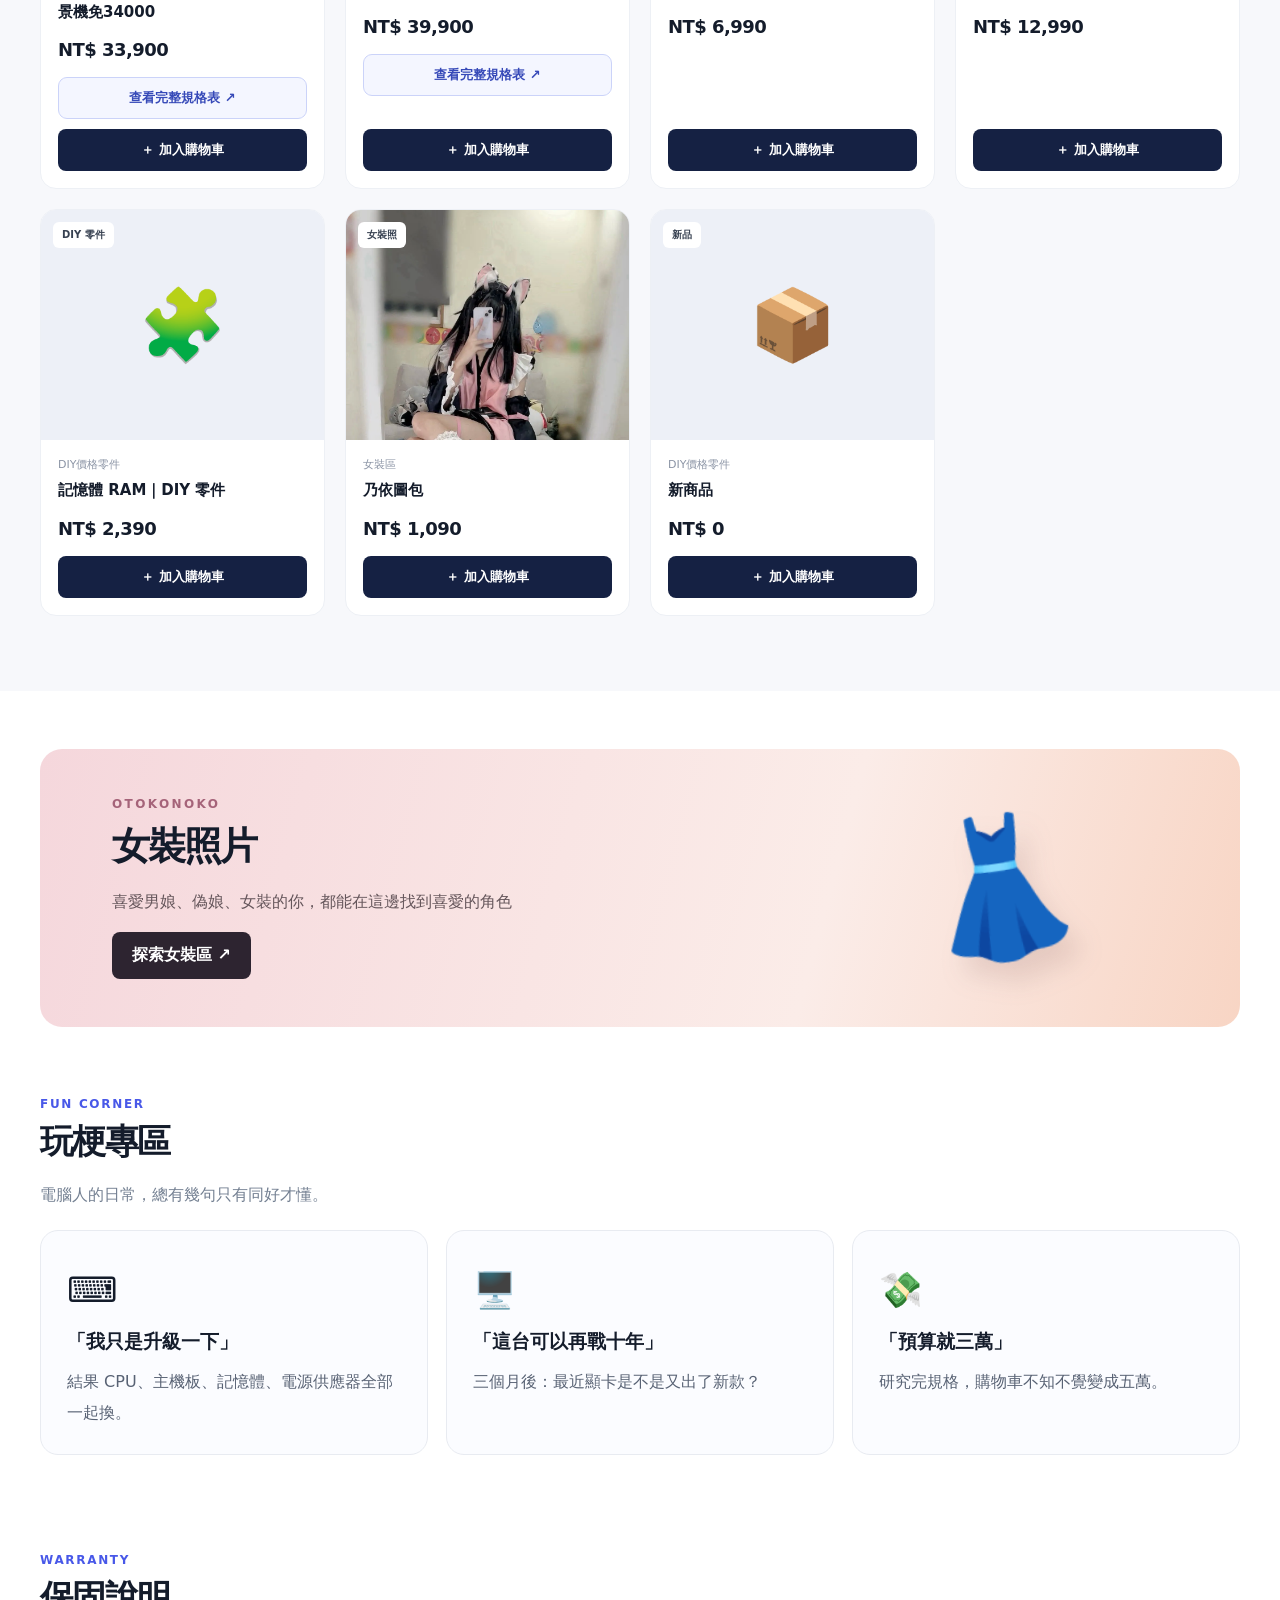
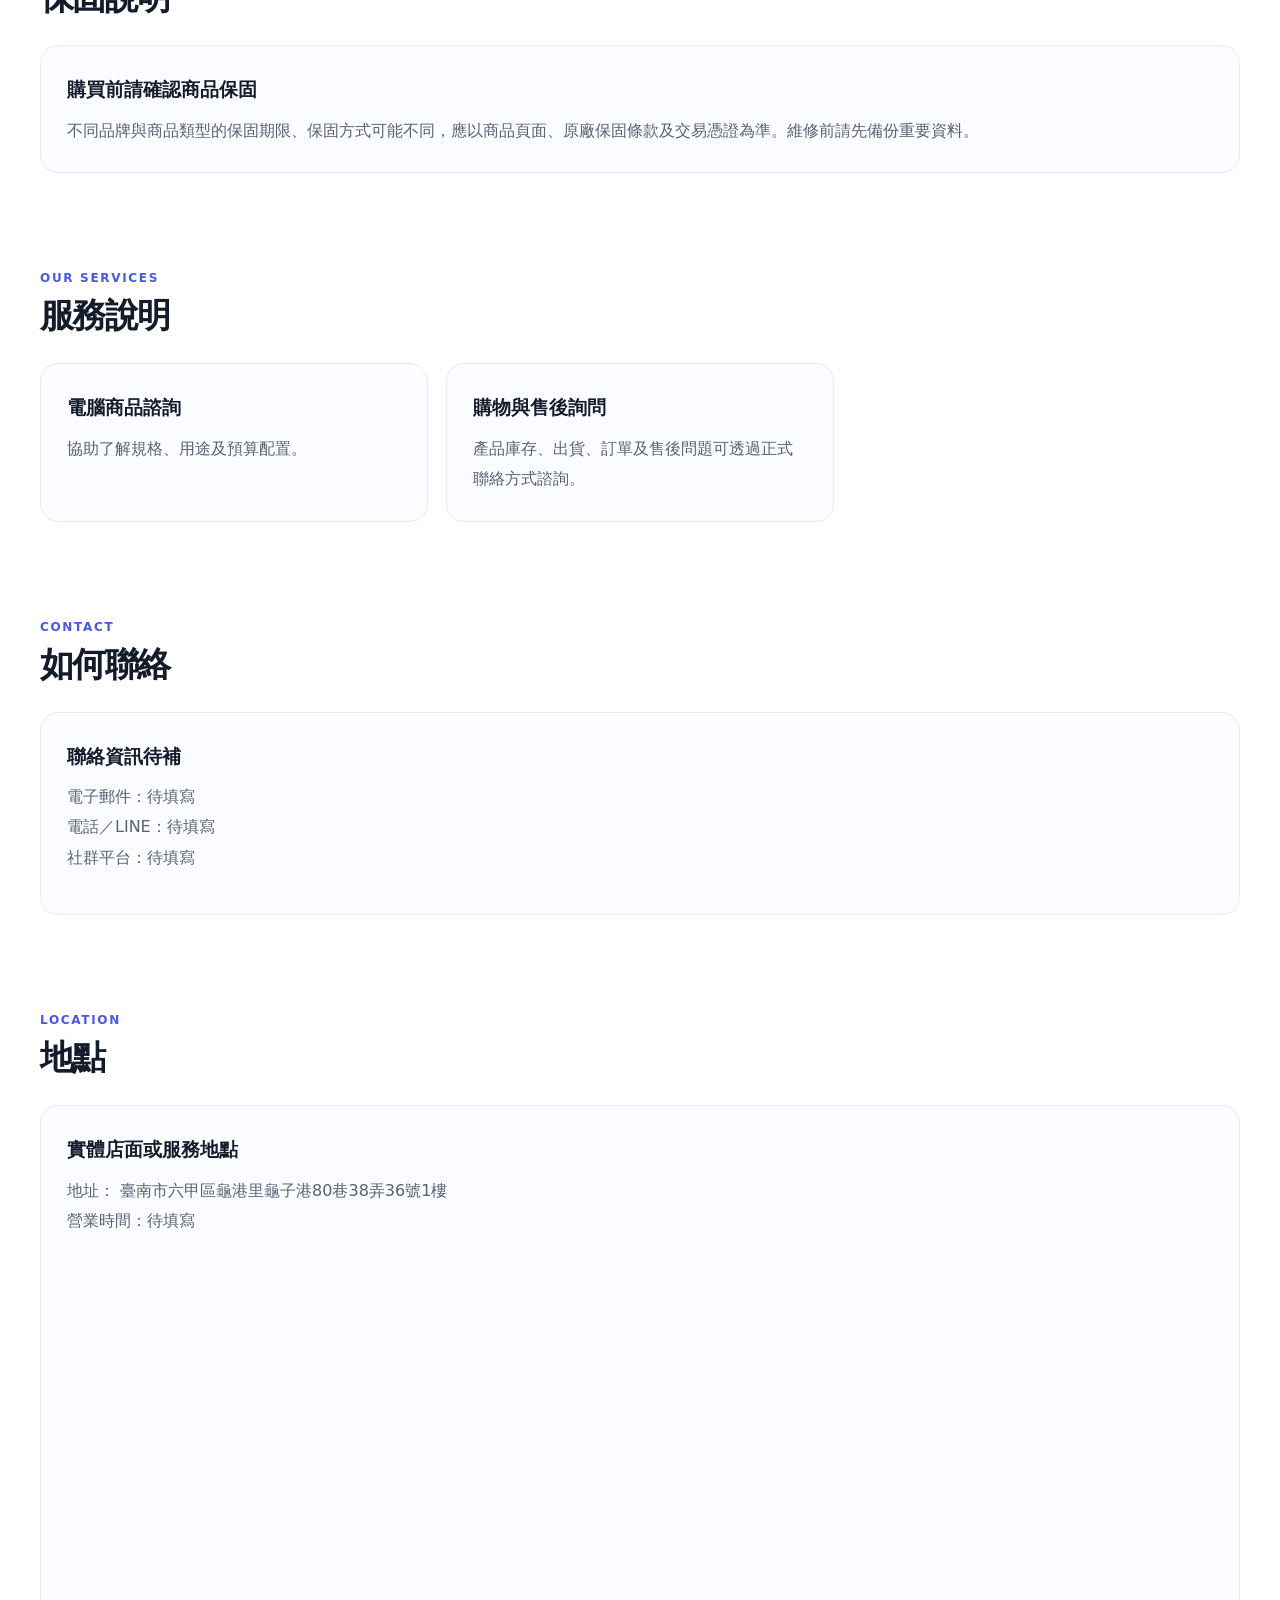
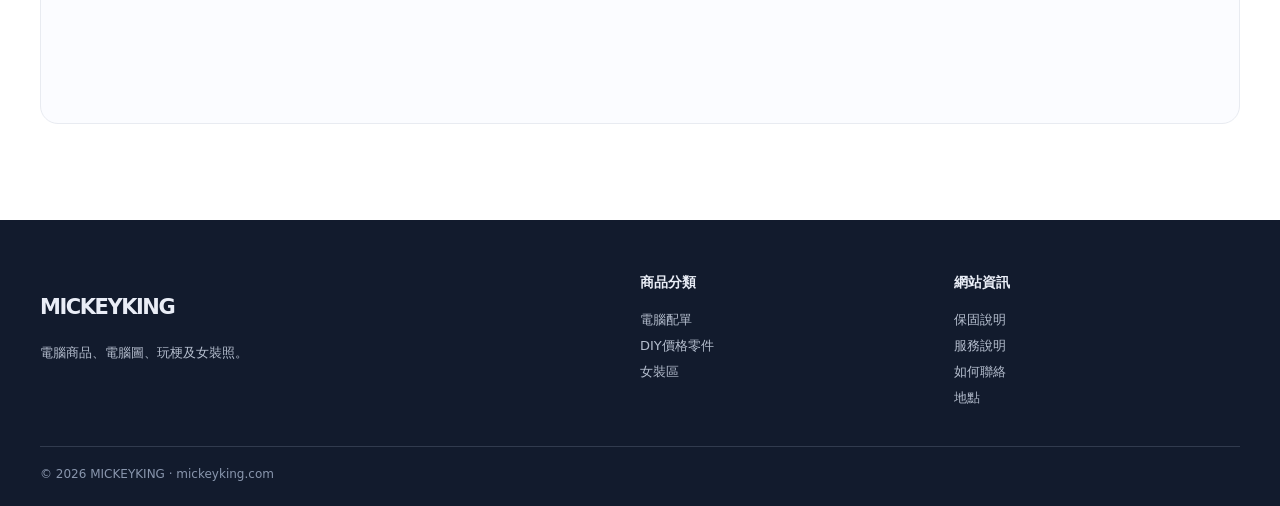
==== commit 1c4b2bf4: "Update index.html" ====
--- a/index.html
+++ b/index.html
@@ -12,7 +12,7 @@
 <link href="styles.css" rel="stylesheet"/></head>
 <body>
 <div class="announcement">全站精選科技與精美女裝</div>
-<header class="header"><div class="shell head-inner"><button aria-expanded="false" aria-label="開啟選單" class="icon-btn menu-toggle" id="menuToggle">☰</button><a class="logo" href="#top">MICKEYKING</a><nav aria-label="主選單" class="desktop-nav"><div class="nav-item"><button aria-expanded="false" class="nav-link">商品選單 <span class="chev">▾</span></button><div class="dropdown"><button data-category="電腦配單">電腦配單</button><button data-category="DIY價格零件">DIY價格零件</button></div></div><a class="nav-link" href="#memes">玩梗</a><a class="nav-link" href="#pc-gallery">電腦圖</a><div class="nav-item"><button aria-expanded="false" class="nav-link">購買須知 <span class="chev">▾</span></button><div class="dropdown"><a href="#warranty">保固說明</a><a href="#services">服務說明</a></div></div><a class="nav-link" href="#contact">如何聯絡</a><a class="nav-link" href="#location">地點</a><button class="nav-link" data-category="all-fashion">女裝區</button></nav><div class="actions"><label class="searchbar"><span>⌕</span><input aria-label="搜尋商品" id="search" placeholder="搜尋商品"/></label><button aria-label="購物車" class="icon-btn" id="cartOpen">🛒<span class="count" id="cartCount">0</span></button></div></div><nav aria-label="手機選單" class="mobile-nav" id="mobileNav"><label class="mobile-search">⌕ <input aria-label="手機搜尋商品" id="mobileSearch" placeholder="搜尋商品"/></label><button data-category="電腦配單">電腦配單</button><button data-category="DIY價格零件">DIY價格零件</button><a href="#memes">玩梗</a><a href="#warranty">保固說明</a><a href="#services">服務說明</a><a href="#contact">如何聯絡</a><a href="#location">地點</a><button data-category="all-fashion">女裝區</button></nav></header>
+<header class="header"><div class="shell head-inner"><button aria-expanded="false" aria-label="開啟選單" class="icon-btn menu-toggle" id="menuToggle">☰</button><a class="logo" href="#top">MICKEYKING</a><nav aria-label="主選單" class="desktop-nav"><div class="nav-item"><button aria-expanded="false" class="nav-link">商品選單 <span class="chev">▾</span></button><div class="dropdown"><button data-category="電腦配單">電腦配單</button><button data-category="DIY價格零件">DIY價格零件</button></div></div><a class="nav-link" href="#memes">玩梗</a><div class="nav-item"><button aria-expanded="false" class="nav-link">購買須知 <span class="chev">▾</span></button><div class="dropdown"><a href="#warranty">保固說明</a><a href="#services">服務說明</a></div></div><a class="nav-link" href="#contact">如何聯絡</a><a class="nav-link" href="#location">地點</a><button class="nav-link" data-category="all-fashion">女裝區</button></nav><div class="actions"><label class="searchbar"><span>⌕</span><input aria-label="搜尋商品" id="search" placeholder="搜尋商品"/></label><button aria-label="購物車" class="icon-btn" id="cartOpen">🛒<span class="count" id="cartCount">0</span></button></div></div><nav aria-label="手機選單" class="mobile-nav" id="mobileNav"><label class="mobile-search">⌕ <input aria-label="手機搜尋商品" id="mobileSearch" placeholder="搜尋商品"/></label><button data-category="電腦配單">電腦配單</button><button data-category="DIY價格零件">DIY價格零件</button><a href="#memes">玩梗</a><a href="#warranty">保固說明</a><a href="#services">服務說明</a><a href="#contact">如何聯絡</a><a href="#location">地點</a><button data-category="all-fashion">女裝區</button></nav></header>
 <main id="top"><section class="hero shell"><div class="hero-banner"><div class="hero-copy"><div class="eyebrow">NEW Computer & Otokonoko</div><h1>升級你的設備，<br/>也升級你的生活。</h1><p>電腦配單、DIY 零件與女裝照片</p><a class="primary-btn" href="#products" id="heroShop">立即選購　↗</a></div><div aria-hidden="true" class="hero-art"><div aria-label="電腦主機示意圖" class="laptop"><div class="laptop-screen"></div><div class="laptop-base"></div></div></div></div></section>
 <div class="shell features"><div class="feature"><span class="feature-emoji">🚚</span><div><b>快速配送</b>精選現貨商品</div></div><div class="feature"><span class="feature-emoji">🛡️</span><div><b>安心選購</b>清楚透明的商品資訊</div></div><div class="feature"><span class="feature-emoji">💬</span><div><b>客服支援</b>購物問題輕鬆詢問</div></div></div>
 <section class="section shell"><div class="section-top"><div><div class="kicker">SHOP BY CATEGORY</div><h2>熱門商品分類</h2></div><span class="muted" style="font-size:13px">找到你的下一件心頭好 ↗</span></div><div class="category-row"><button class="category-card" data-category="電腦配單"><span class="emoji">🖥️</span><strong class="">電腦配單</strong><small class="">電競、創作主機推薦 ↗</small></button><button class="category-card" data-category="DIY價格零件"><span class="emoji">🧩</span><strong class="">DIY價格零件</strong><small class="">CPU、顯示卡與硬體零件 ↗</small></button><button class="category-card" data-category="all-fashion"><span class="emoji">👗</span><strong class="">女裝區</strong><small class="">男娘穿搭照 ↗</small></button></div></section>
@@ -28,4 +28,4 @@
 <div class="overlay" id="overlay"></div><aside aria-hidden="true" aria-label="購物車" aria-modal="true" class="drawer" id="drawer" role="dialog"><div class="drawer-head"><h2>購物車 <span class="muted" id="drawerCount"></span></h2><button aria-label="關閉購物車" class="icon-btn" id="cartClose">✕</button></div><div class="drawer-body" id="cartItems"></div><div class="drawer-foot"><div class="total-line"><span>商品小計</span><span id="total">NT$ 0</span></div><button class="checkout" id="checkout">前往結帳</button></div></aside><div aria-live="polite" class="toast" id="toast" role="status"></div>
 <div id="specOverlay" class="spec-overlay" aria-hidden="true"><section class="spec-dialog" role="dialog" aria-modal="true" aria-labelledby="specTitle"><header class="spec-head"><div><small>MICKEYKING · PC BUILD</small><h2 id="specTitle">電腦配單規格</h2></div><button type="button" class="spec-close" id="specClose" aria-label="關閉規格表">✕</button></header><p class="spec-note">各項零件型號以商家公告及實際出貨為準。</p><div id="specContent"></div><div class="spec-bottom"><strong id="specPrice"></strong><button type="button" class="spec-done" id="specDone">關閉</button></div></section></div>
 
-<script defer="" src="products.js"></script><script defer="" src="app.js"></script></body></html>+<script defer="" src="products.js"></script><script defer="" src="app.js"></script></body></html>
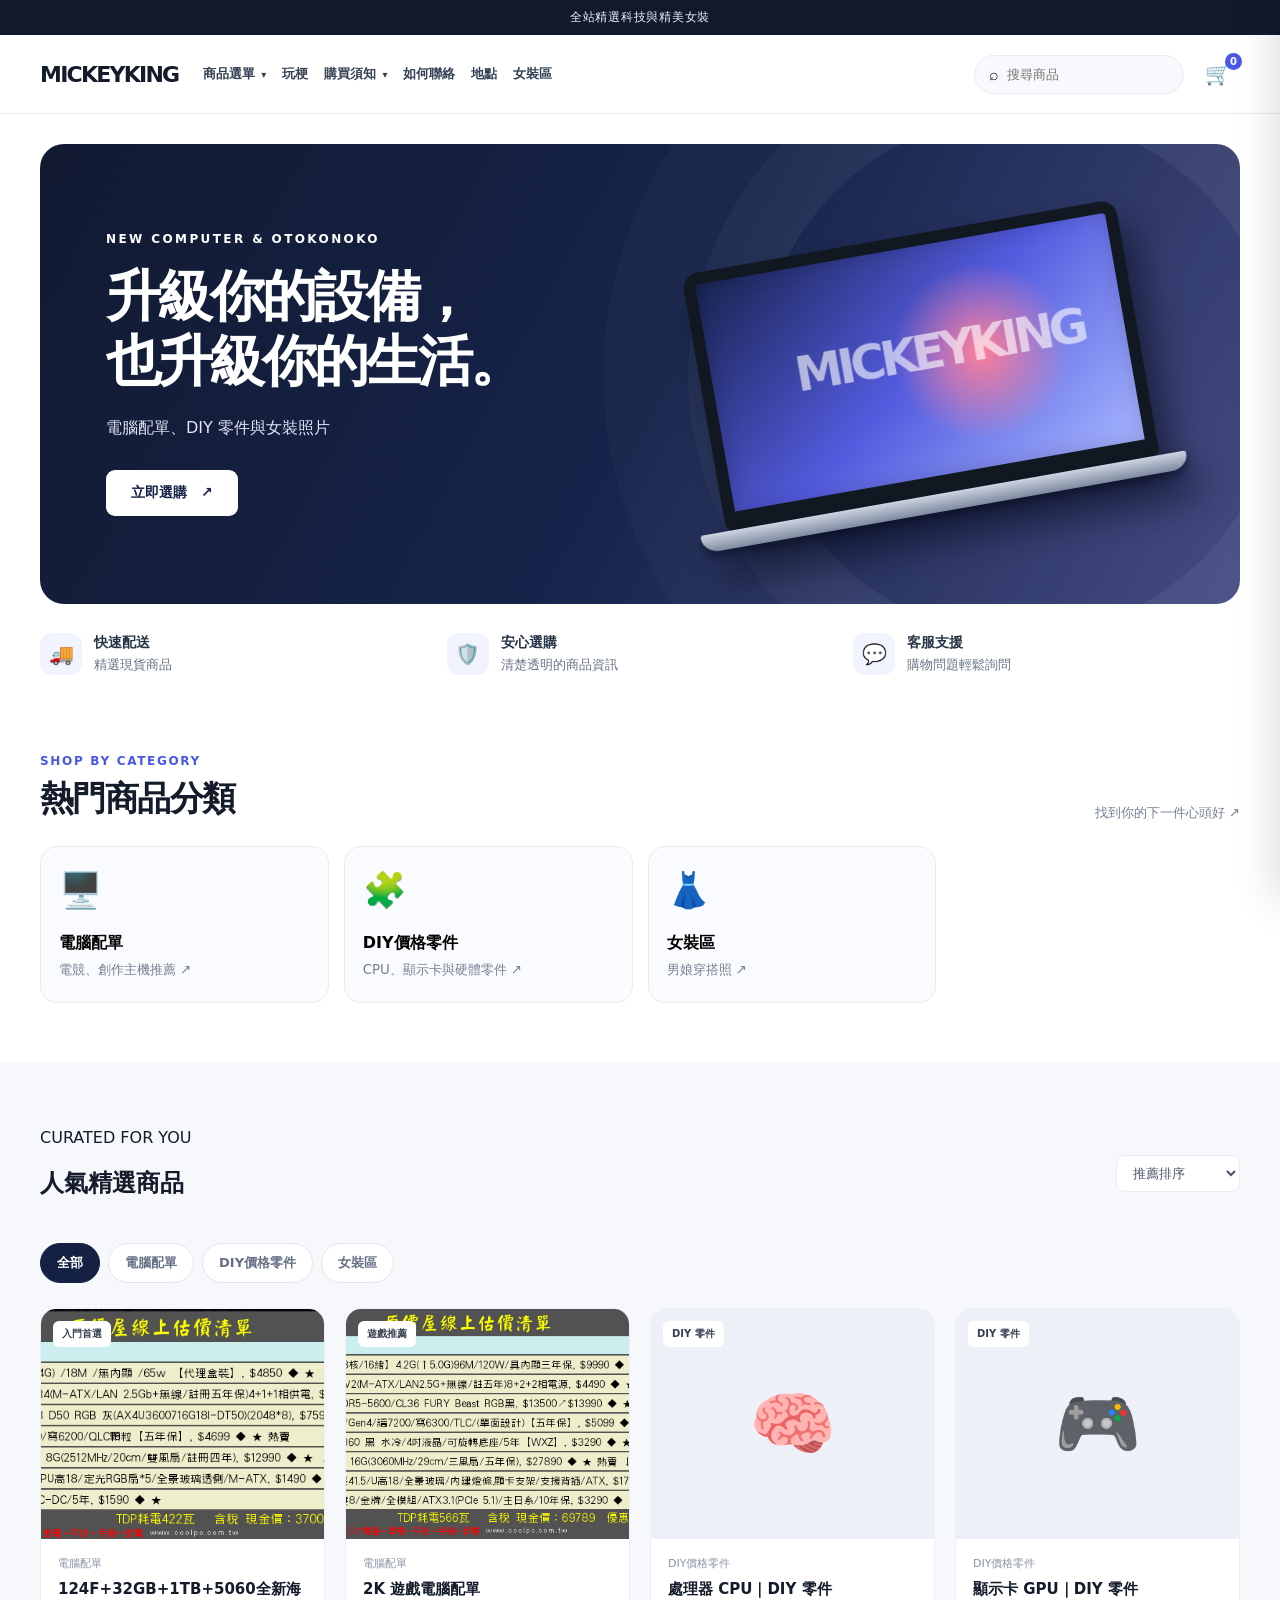
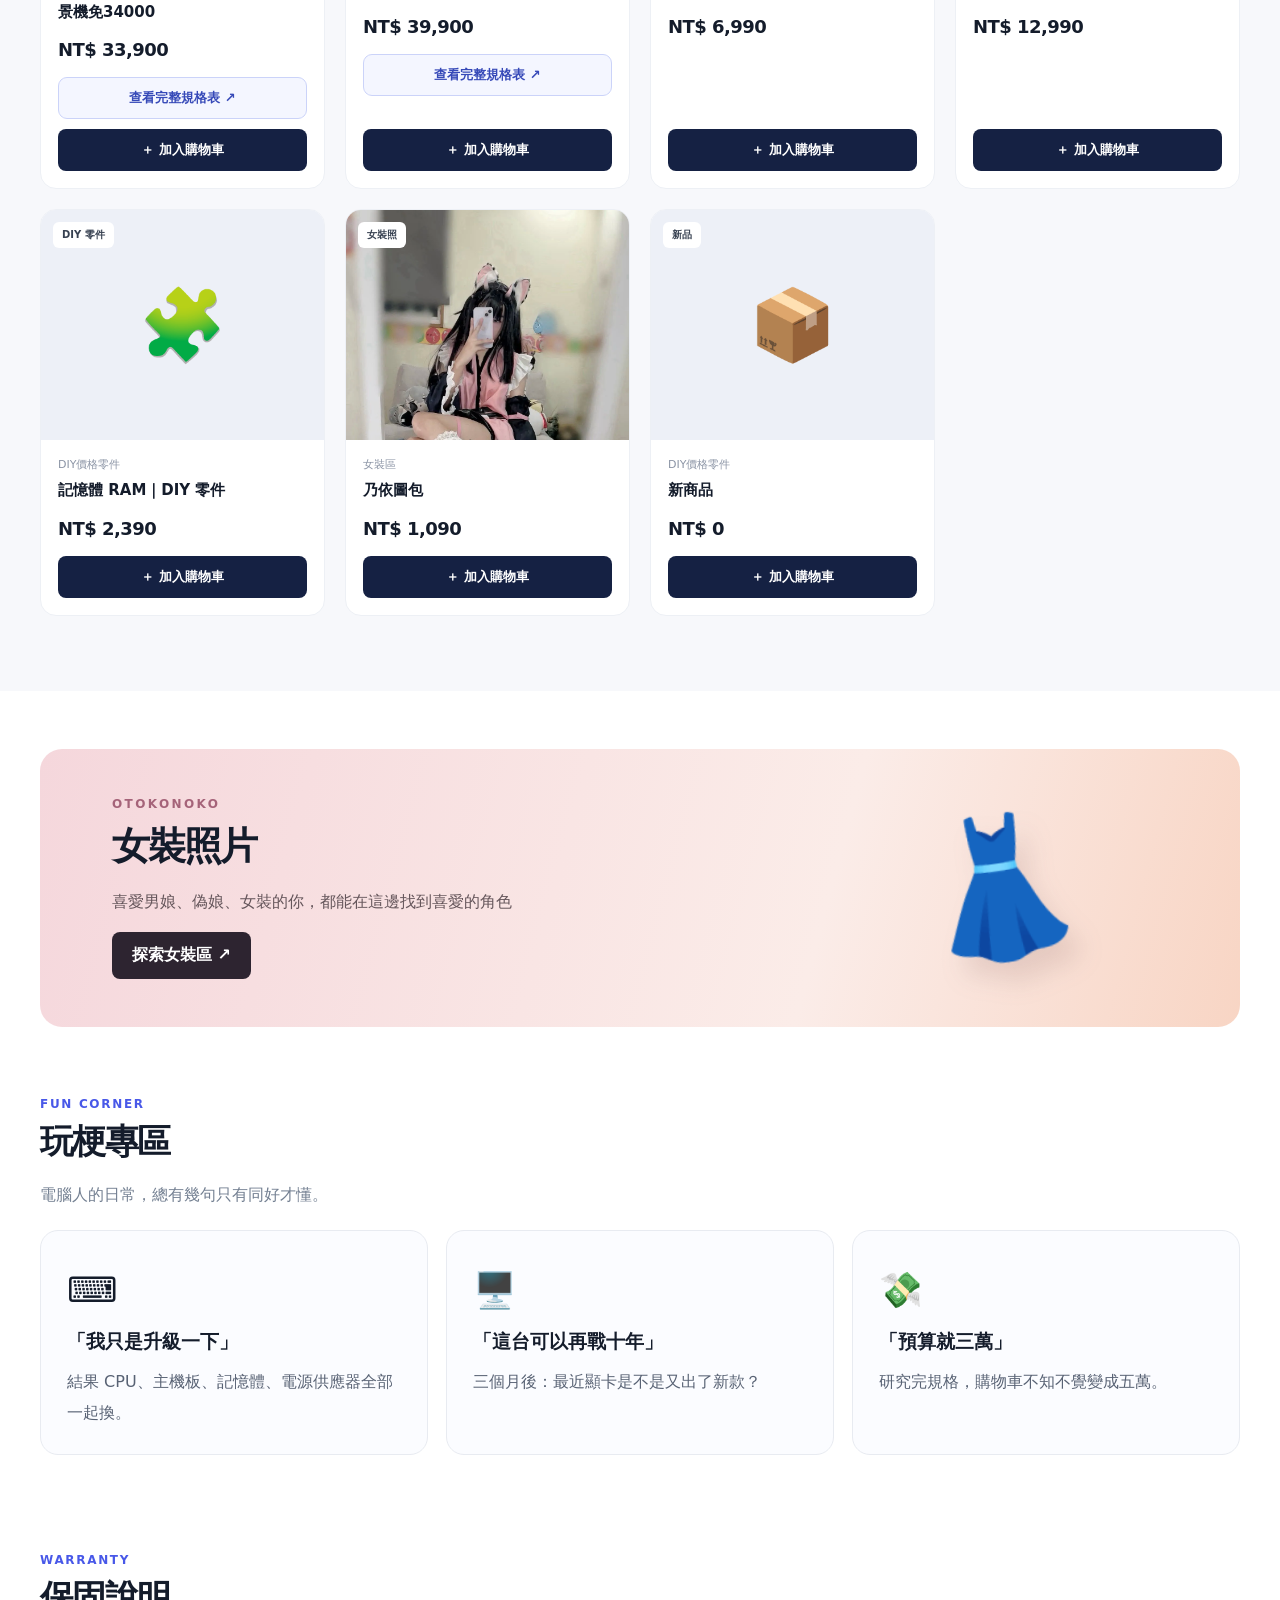
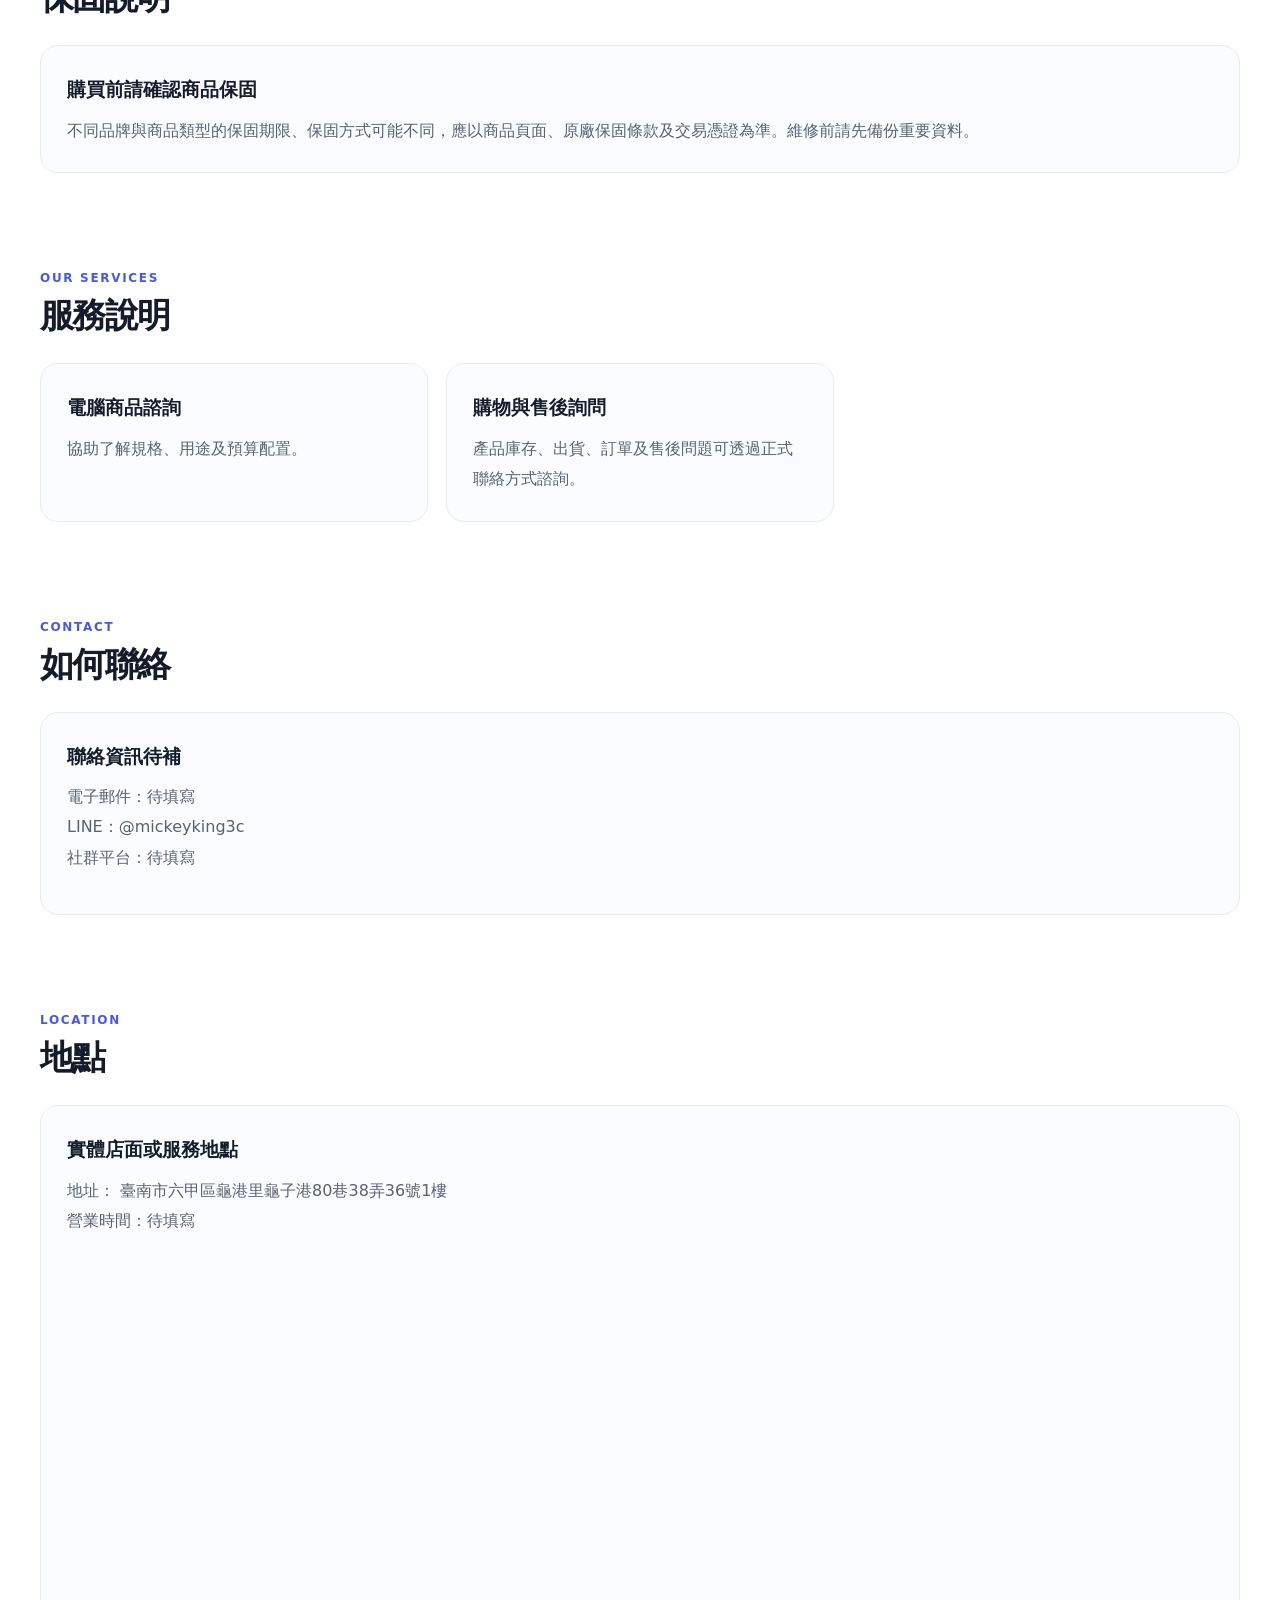
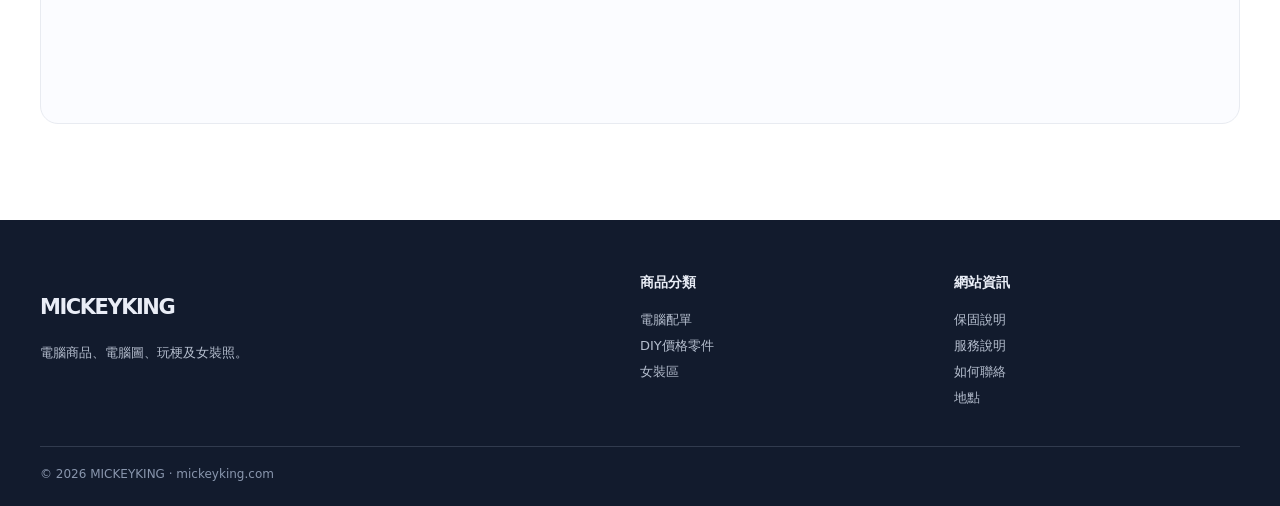
==== commit d094153d: "Update index.html" ====
--- a/index.html
+++ b/index.html
@@ -21,7 +21,7 @@
 <section class="section shell special-section" id="memes"><div class="section-top"><div><div class="kicker">FUN CORNER</div><h2>玩梗專區</h2></div></div><p class="section-lead">電腦人的日常，總有幾句只有同好才懂。</p><div class="info-grid"><article class="info-card meme-card"><span class="meme-symbol">⌨️</span><h3>「我只是升級一下」</h3><p>結果 CPU、主機板、記憶體、電源供應器全部一起換。</p></article><article class="info-card meme-card"><span class="meme-symbol">🖥️</span><h3>「這台可以再戰十年」</h3><p>三個月後：最近顯卡是不是又出了新款？</p></article><article class="info-card meme-card"><span class="meme-symbol">💸</span><h3>「預算就三萬」</h3><p>研究完規格，購物車不知不覺變成五萬。</p></article></div></section>
 <section class="section shell special-section" id="warranty"><div class="section-top"><div><div class="kicker">WARRANTY</div><h2>保固說明</h2></div></div><div class="info-card"><h3>購買前請確認商品保固</h3><p>不同品牌與商品類型的保固期限、保固方式可能不同，應以商品頁面、原廠保固條款及交易憑證為準。維修前請先備份重要資料。</p></div></section>
 <section class="section shell special-section" id="services"><div class="section-top"><div><div class="kicker">OUR SERVICES</div><h2>服務說明</h2></div></div><div class="info-grid"><article class="info-card"><h3>電腦商品諮詢</h3><p>協助了解規格、用途及預算配置。</p></article><article class="info-card"><h3>購物與售後詢問</h3><p>產品庫存、出貨、訂單及售後問題可透過正式聯絡方式諮詢。</p></div></section>
-<section class="section shell special-section" id="contact"><div class="section-top"><div><div class="kicker">CONTACT</div><h2>如何聯絡</h2></div></div><div class="info-card"><h3>聯絡資訊待補</h3><p>電子郵件：待填寫<br/>電話／LINE：待填寫<br/>社群平台：待填寫</p><p class="notice"></p></div></section>
+<section class="section shell special-section" id="contact"><div class="section-top"><div><div class="kicker">CONTACT</div><h2>如何聯絡</h2></div></div><div class="info-card"><h3>聯絡資訊待補</h3><p>電子郵件：待填寫<br/>LINE：@mickeyking3c<br/>社群平台：待填寫</p><p class="notice"></p></div></section>
 <section class="section shell special-section" id="location"><div class="section-top"><div><div class="kicker">LOCATION</div><h2>地點</h2></div></div><div class="info-card"><h3>實體店面或服務地點</h3><p>地址：	臺南市六甲區龜港里龜子港80巷38弄36號1樓<br/>營業時間：待填寫</p><iframe src="https://www.google.com/maps/embed?pb=!1m18!1m12!1m3!1d3665.7489046399423!2d120.31198607753777!3d23.25222260771473!2m3!1f0!2f0!3f0!3m2!1i1024!2i768!4f13.1!3m3!1m2!1s0x346e87b3f8fc9aff%3A0xab6bcf3988c82970!2zNzM06Ie65Y2X5biC5YWt55Sy5Y2A6b6c5riv6YeM6b6c5riv6YeMODDlt7czOOiZnzE!5e0!3m2!1szh-TW!2stw!4v1792773106684!5m2!1szh-TW!2stw" width="600" height="450" style="border:0;" allowfullscreen="" loading="lazy" referrerpolicy="strict-origin-when-cross-origin"></iframe></div></div></section>
 </main>
 <footer class="footer" id="about"><div class="shell"><div class="footer-grid"><div><h3>MICKEYKING</h3><p>電腦商品、電腦圖、玩梗及女裝照。</p></div><div><h4>商品分類</h4><a data-category="電腦配單" href="#products">電腦配單</a><a data-category="DIY價格零件" href="#products">DIY價格零件</a><a data-category="all-fashion" href="#products">女裝區</a></div><div><h4>網站資訊</h4><a href="#warranty">保固說明</a><a href="#services">服務說明</a><a href="#contact">如何聯絡</a><a href="#location">地點</a></div></div><div class="copyright">© 2026 MICKEYKING · mickeyking.com</div></div></footer>
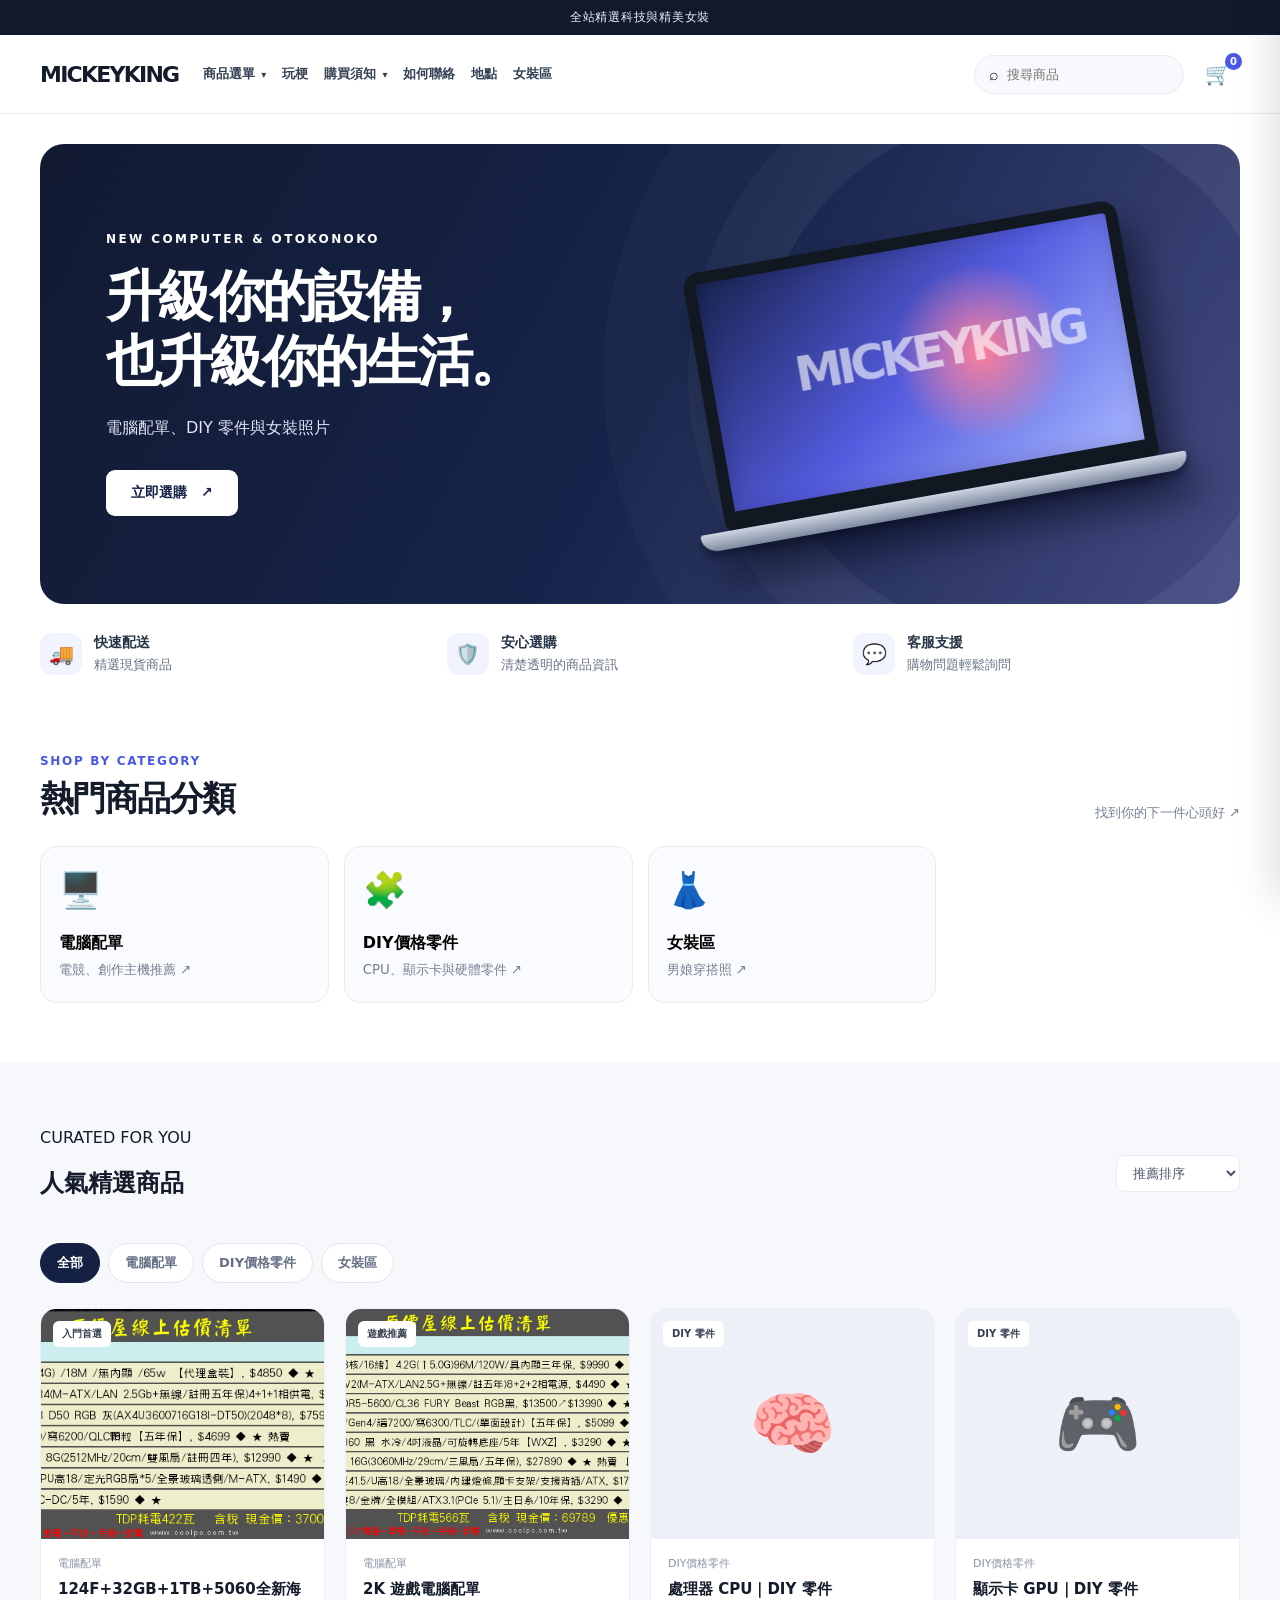
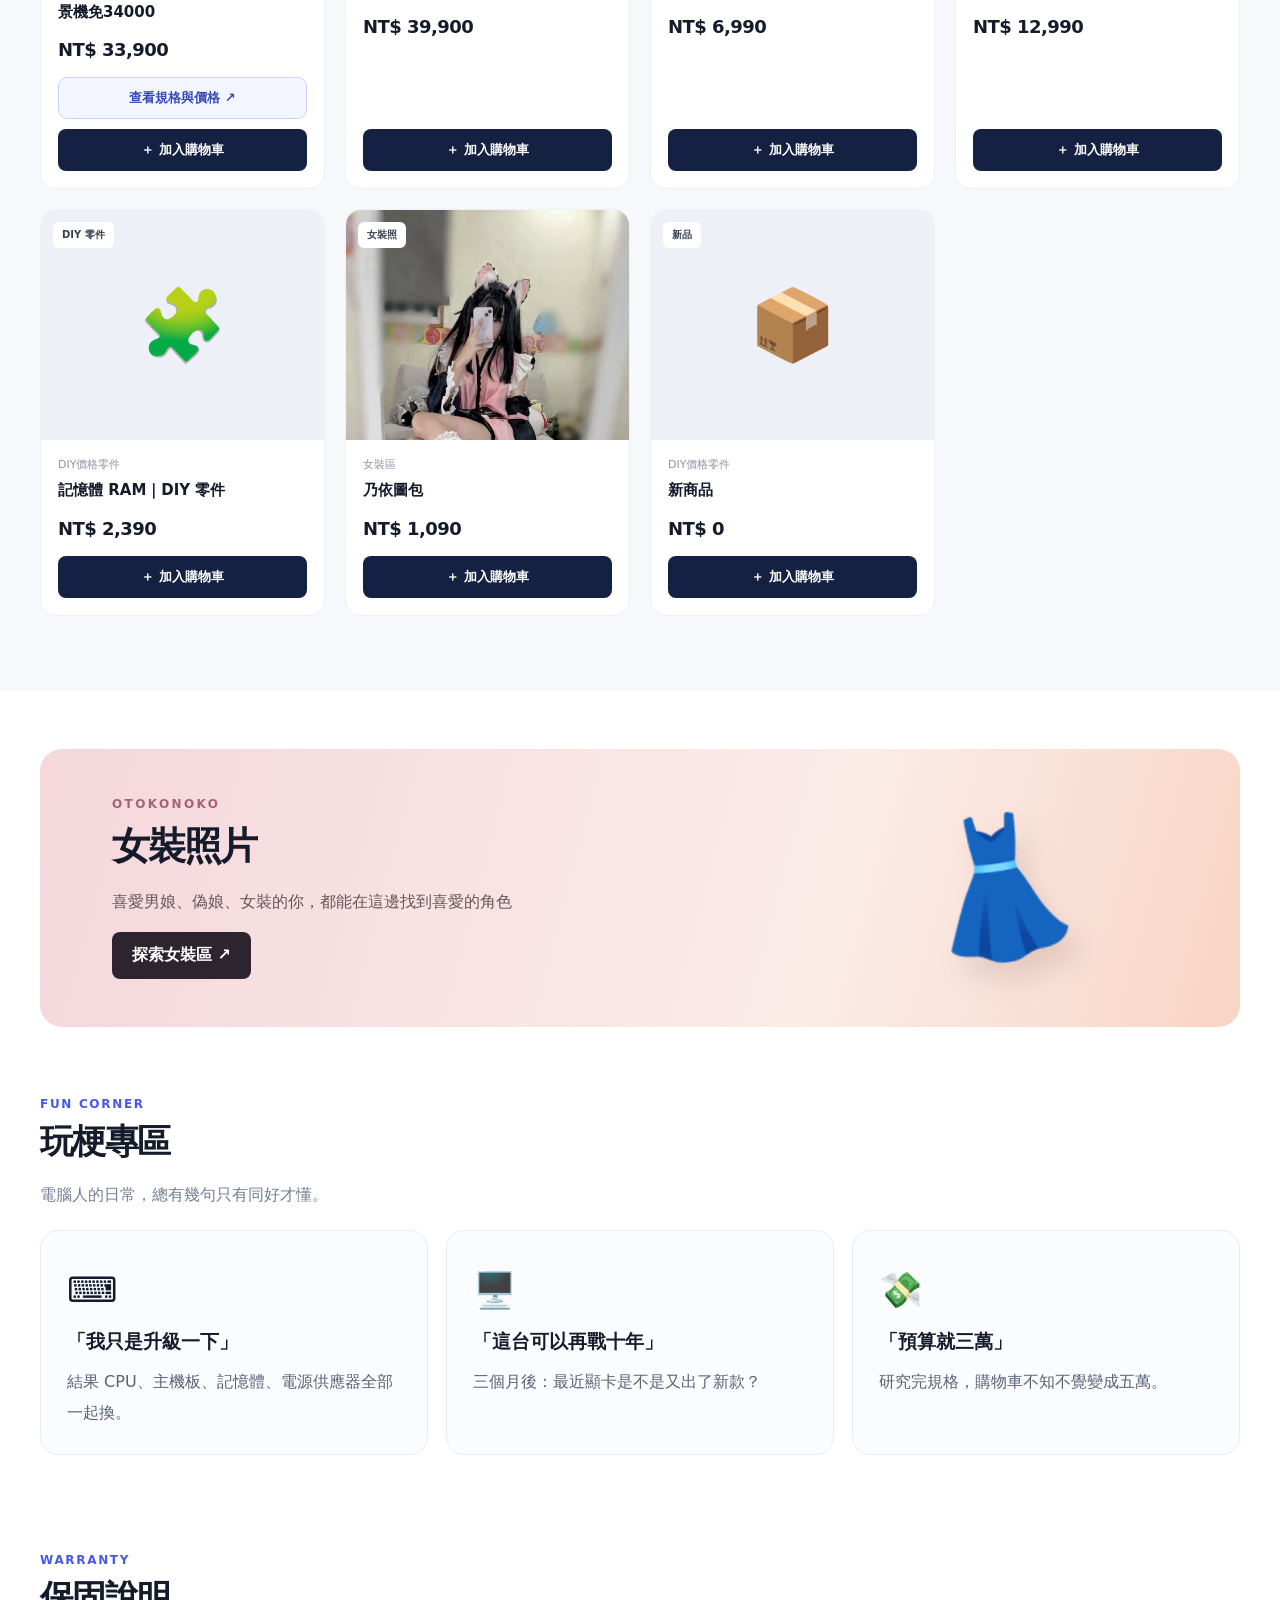
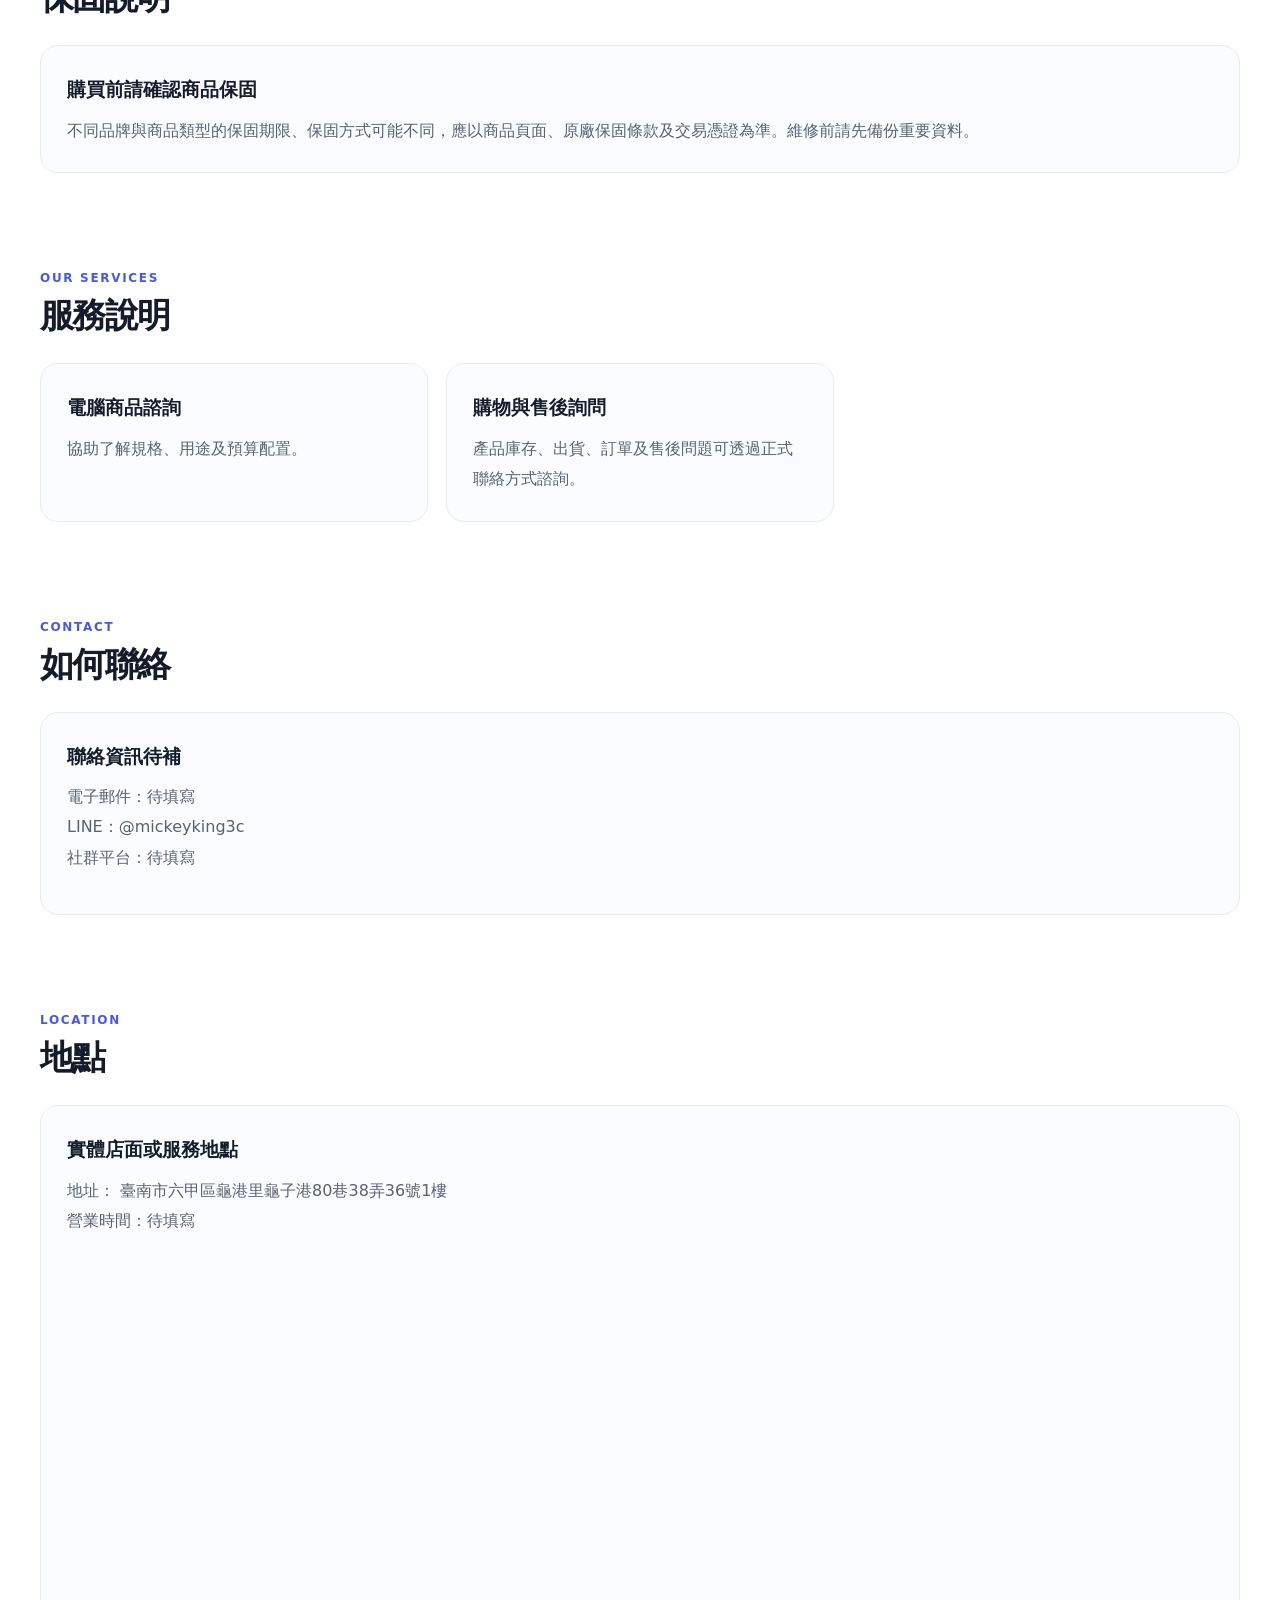
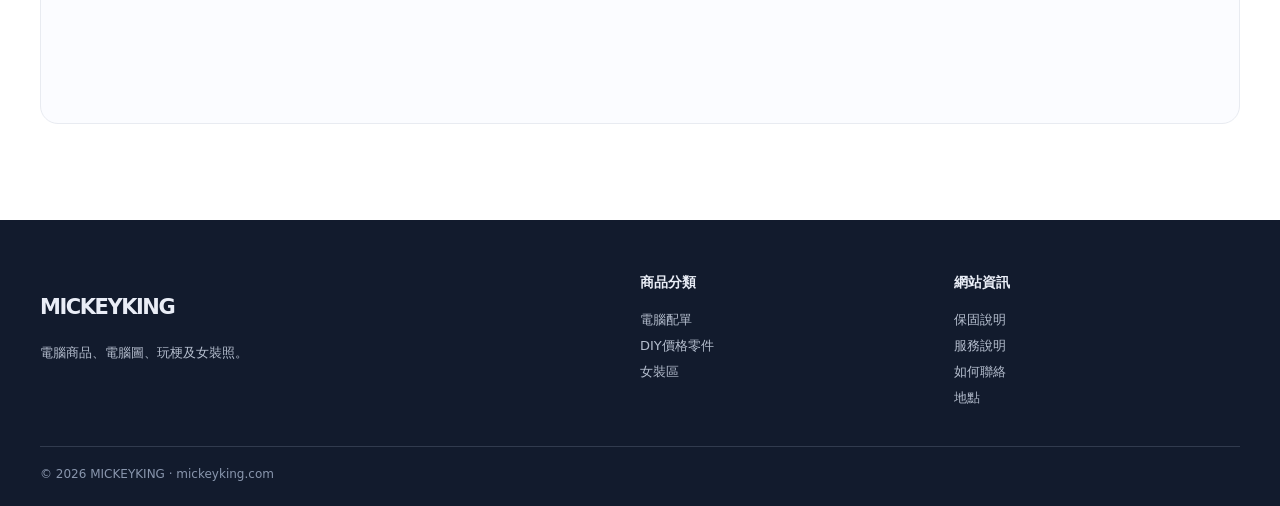
==== commit ad5f1590: "Add files via upload" ====
--- a/index.html
+++ b/index.html
@@ -25,7 +25,7 @@
 <section class="section shell special-section" id="location"><div class="section-top"><div><div class="kicker">LOCATION</div><h2>地點</h2></div></div><div class="info-card"><h3>實體店面或服務地點</h3><p>地址：	臺南市六甲區龜港里龜子港80巷38弄36號1樓<br/>營業時間：待填寫</p><iframe src="https://www.google.com/maps/embed?pb=!1m18!1m12!1m3!1d3665.7489046399423!2d120.31198607753777!3d23.25222260771473!2m3!1f0!2f0!3f0!3m2!1i1024!2i768!4f13.1!3m3!1m2!1s0x346e87b3f8fc9aff%3A0xab6bcf3988c82970!2zNzM06Ie65Y2X5biC5YWt55Sy5Y2A6b6c5riv6YeM6b6c5riv6YeMODDlt7czOOiZnzE!5e0!3m2!1szh-TW!2stw!4v1792773106684!5m2!1szh-TW!2stw" width="600" height="450" style="border:0;" allowfullscreen="" loading="lazy" referrerpolicy="strict-origin-when-cross-origin"></iframe></div></div></section>
 </main>
 <footer class="footer" id="about"><div class="shell"><div class="footer-grid"><div><h3>MICKEYKING</h3><p>電腦商品、電腦圖、玩梗及女裝照。</p></div><div><h4>商品分類</h4><a data-category="電腦配單" href="#products">電腦配單</a><a data-category="DIY價格零件" href="#products">DIY價格零件</a><a data-category="all-fashion" href="#products">女裝區</a></div><div><h4>網站資訊</h4><a href="#warranty">保固說明</a><a href="#services">服務說明</a><a href="#contact">如何聯絡</a><a href="#location">地點</a></div></div><div class="copyright">© 2026 MICKEYKING · mickeyking.com</div></div></footer>
-<div class="overlay" id="overlay"></div><aside aria-hidden="true" aria-label="購物車" aria-modal="true" class="drawer" id="drawer" role="dialog"><div class="drawer-head"><h2>購物車 <span class="muted" id="drawerCount"></span></h2><button aria-label="關閉購物車" class="icon-btn" id="cartClose">✕</button></div><div class="drawer-body" id="cartItems"></div><div class="drawer-foot"><div class="total-line"><span>商品小計</span><span id="total">NT$ 0</span></div><button class="checkout" id="checkout">前往結帳</button></div></aside><div aria-live="polite" class="toast" id="toast" role="status"></div>
+<div class="overlay" id="overlay"></div><aside aria-hidden="true" aria-label="購物車" aria-modal="true" class="drawer" id="drawer" role="dialog"><div class="drawer-head"><h2>購物車 <span class="muted" id="drawerCount"></span></h2><button aria-label="關閉購物車" class="icon-btn" id="cartClose">✕</button></div><div class="drawer-body" id="cartItems"></div><div class="drawer-foot"><div class="total-line"><span>商品小計</span><span id="total">NT$ 0</span></div><button class="checkout" id="checkout">前往估價</button></div></aside><div aria-live="polite" class="toast" id="toast" role="status"></div>
 <div id="specOverlay" class="spec-overlay" aria-hidden="true"><section class="spec-dialog" role="dialog" aria-modal="true" aria-labelledby="specTitle"><header class="spec-head"><div><small>MICKEYKING · PC BUILD</small><h2 id="specTitle">電腦配單規格</h2></div><button type="button" class="spec-close" id="specClose" aria-label="關閉規格表">✕</button></header><p class="spec-note">各項零件型號以商家公告及實際出貨為準。</p><div id="specContent"></div><div class="spec-bottom"><strong id="specPrice"></strong><button type="button" class="spec-done" id="specDone">關閉</button></div></section></div>
 
 <script defer="" src="products.js"></script><script defer="" src="app.js"></script></body></html>
--- a/styles.css
+++ b/styles.css
@@ -32,3 +32,5 @@
 .spec-bottom strong{font-size:20px}
 .spec-done{border:0;background:var(--brand);color:white;border-radius:9px;padding:12px 24px;font-weight:750}
 @media(max-width:600px){.spec-overlay{padding:10px}.spec-dialog{padding:16px;max-height:94dvh;border-radius:15px}.spec-head h2{font-size:18px}.spec-row{grid-template-columns:95px 1fr;font-size:12px}.spec-label,.spec-value{padding:11px 9px}}
+
+.spec-unit-price{display:block;margin-top:5px;font-size:12px;color:#65758f}
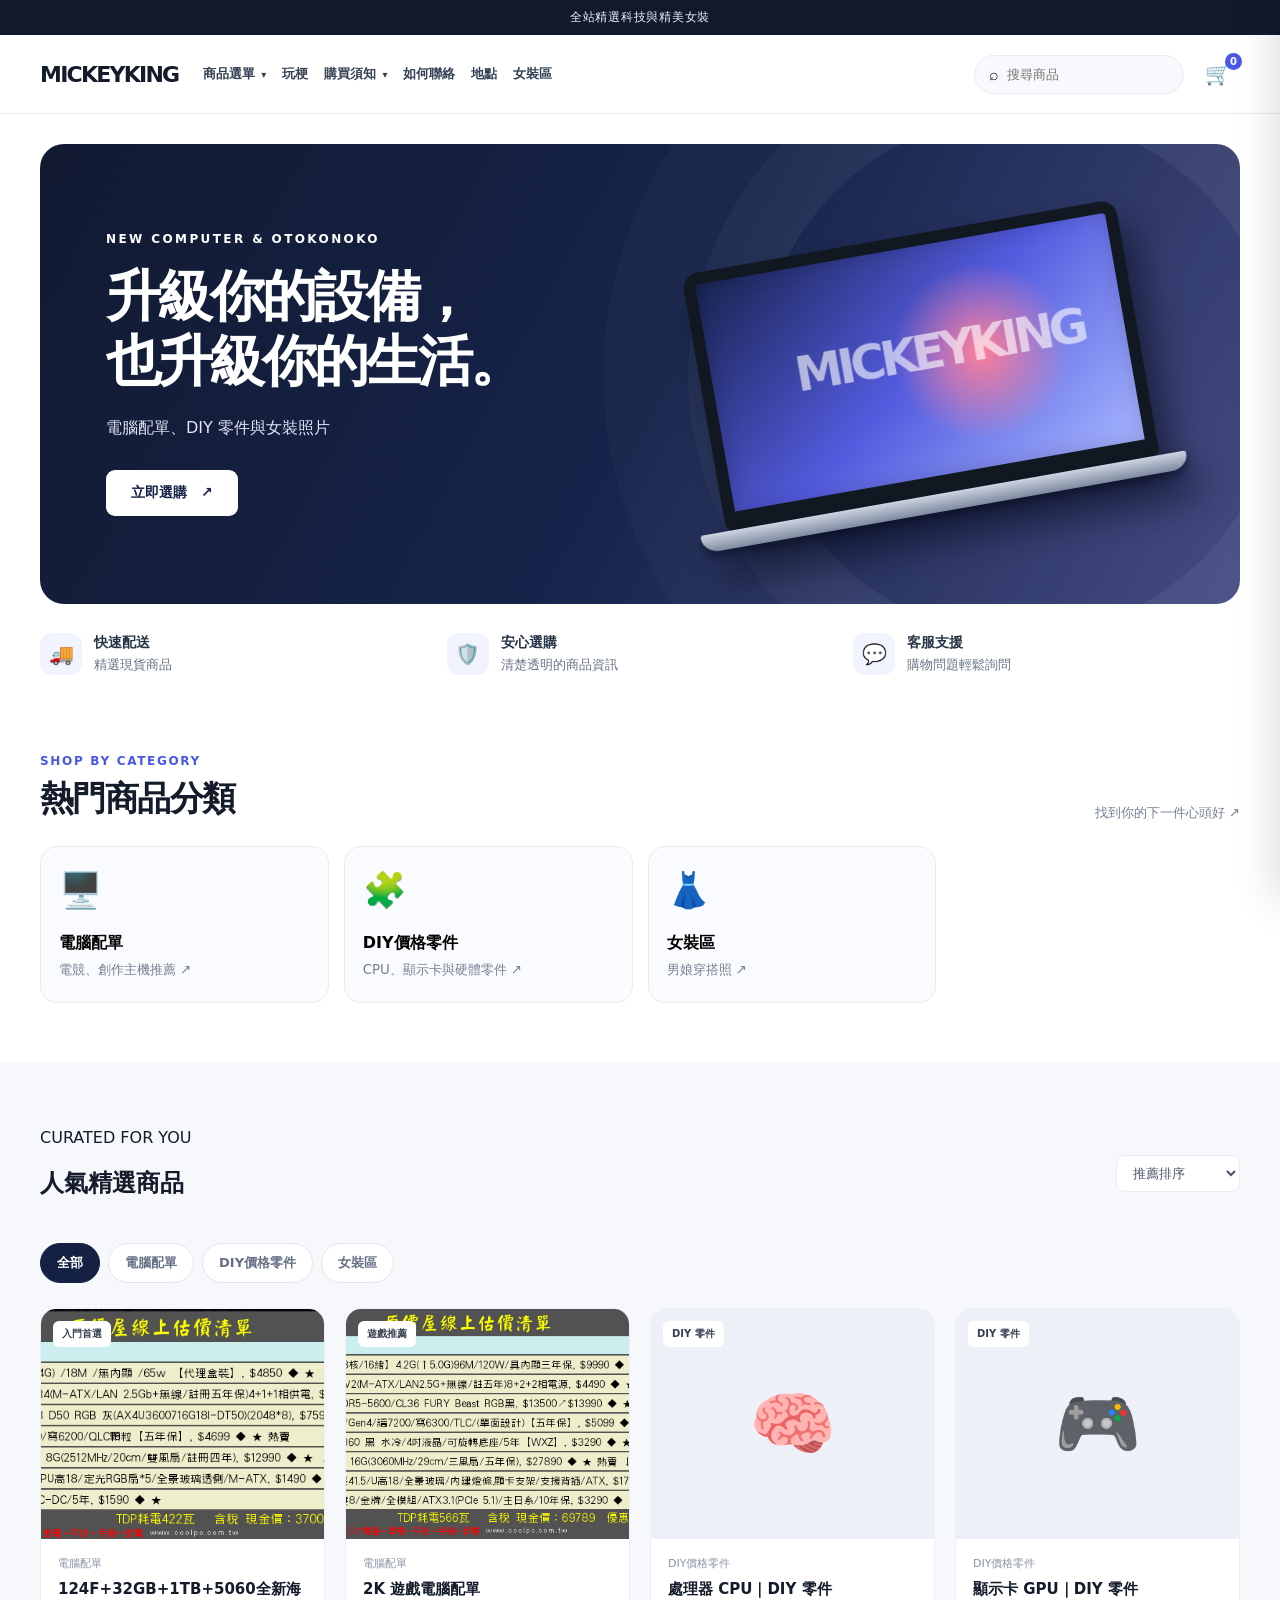
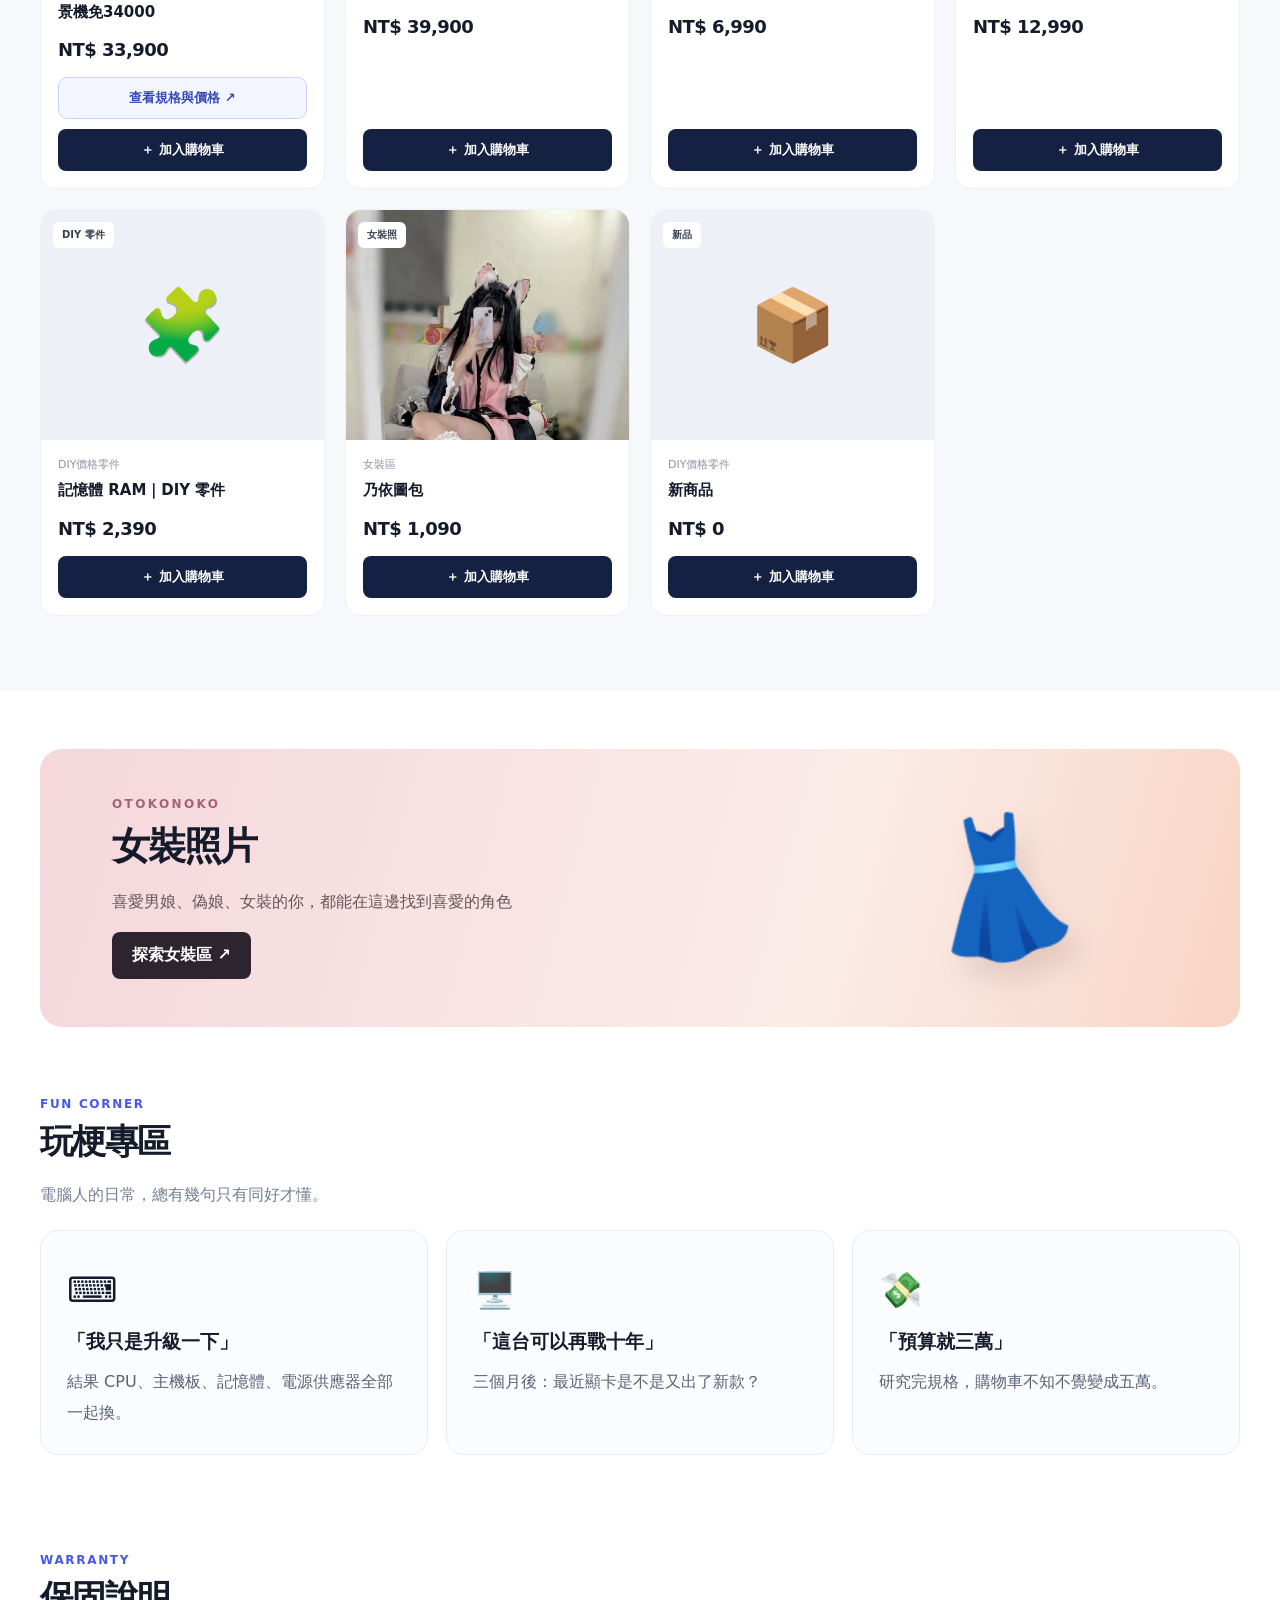
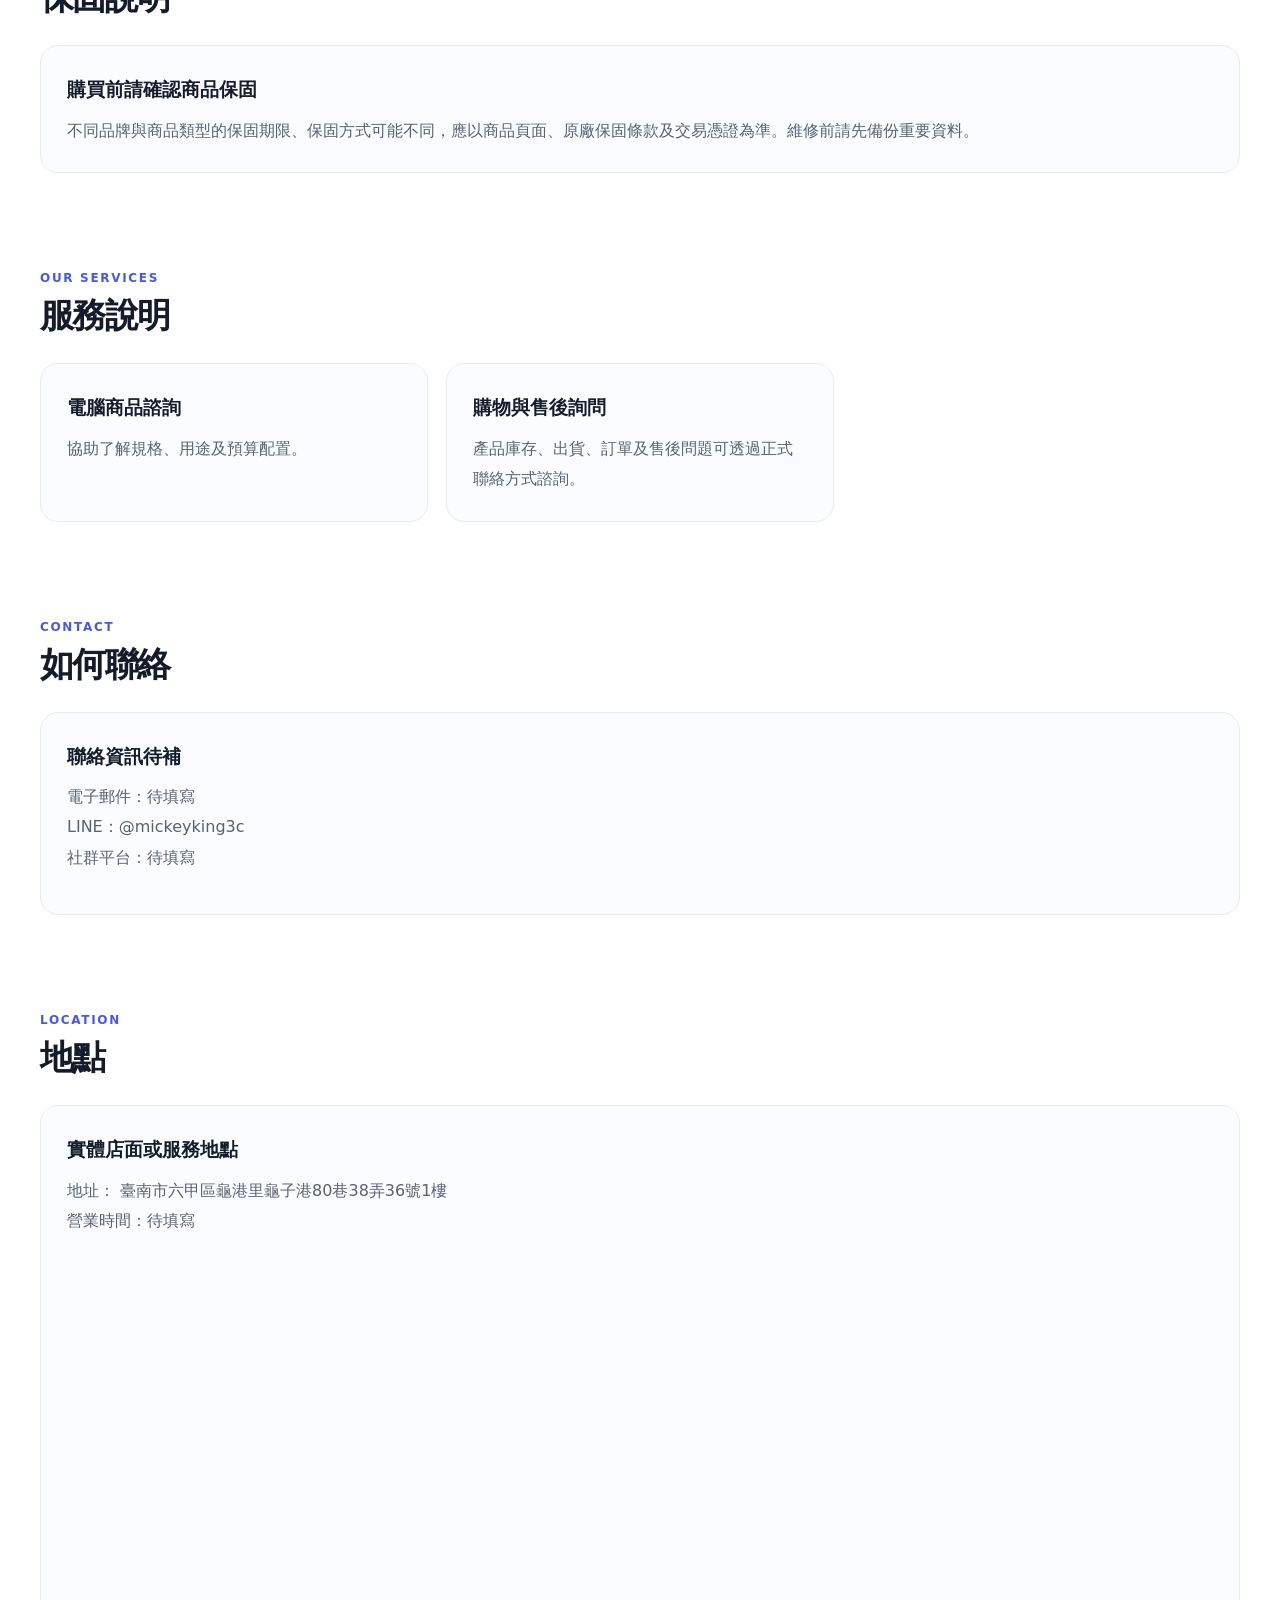
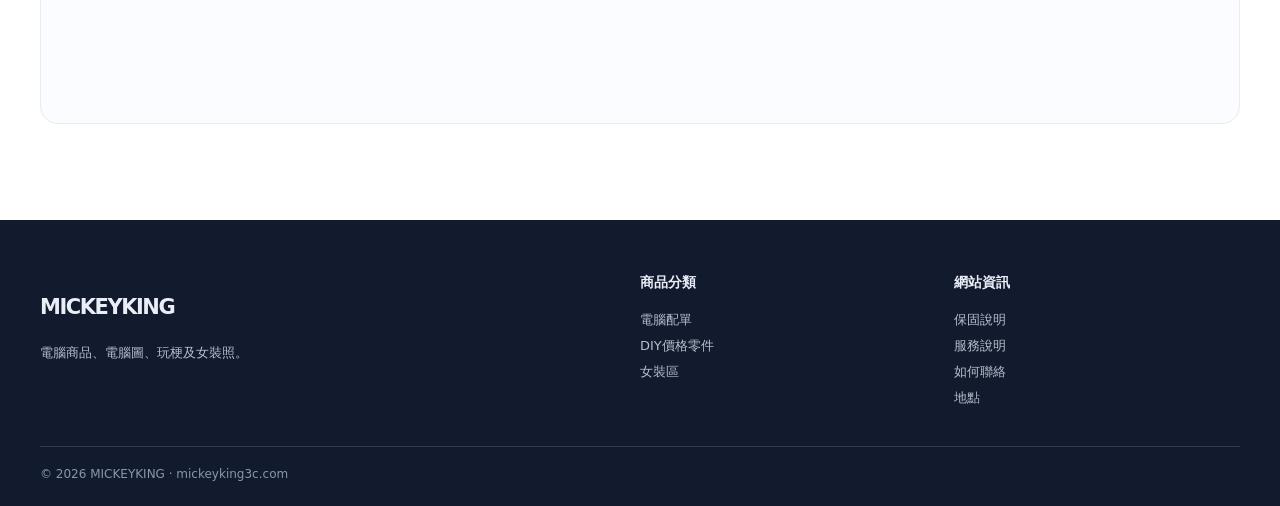
==== commit 9b4ca2cf: "Add files via upload" ====
--- a/index.html
+++ b/index.html
@@ -4,9 +4,9 @@
 <meta charset="utf-8"/><meta content="width=device-width,initial-scale=1" name="viewport"/><meta content="#101827" name="theme-color"/>
 <title>MICKEYKING｜電腦配單・DIY價格零件・女裝區</title>
 <meta name="description" content="MICKEYKING 提供電腦配單、DIY價格零件與女裝區商品展示。"/>
-<link rel="canonical" href="https://mickeyking.com/"/>
+<link rel="canonical" href="https://mickeyking3c.com/"/>
 <meta property="og:title" content="MICKEYKING｜電腦配單・DIY價格零件・女裝區"/>
-<meta property="og:url" content="https://mickeyking.com/"/>
+<meta property="og:url" content="https://mickeyking3c.com/"/>
 <meta property="og:type" content="website"/>
 
 <link href="styles.css" rel="stylesheet"/></head>
@@ -24,7 +24,7 @@
 <section class="section shell special-section" id="contact"><div class="section-top"><div><div class="kicker">CONTACT</div><h2>如何聯絡</h2></div></div><div class="info-card"><h3>聯絡資訊待補</h3><p>電子郵件：待填寫<br/>LINE：@mickeyking3c<br/>社群平台：待填寫</p><p class="notice"></p></div></section>
 <section class="section shell special-section" id="location"><div class="section-top"><div><div class="kicker">LOCATION</div><h2>地點</h2></div></div><div class="info-card"><h3>實體店面或服務地點</h3><p>地址：	臺南市六甲區龜港里龜子港80巷38弄36號1樓<br/>營業時間：待填寫</p><iframe src="https://www.google.com/maps/embed?pb=!1m18!1m12!1m3!1d3665.7489046399423!2d120.31198607753777!3d23.25222260771473!2m3!1f0!2f0!3f0!3m2!1i1024!2i768!4f13.1!3m3!1m2!1s0x346e87b3f8fc9aff%3A0xab6bcf3988c82970!2zNzM06Ie65Y2X5biC5YWt55Sy5Y2A6b6c5riv6YeM6b6c5riv6YeMODDlt7czOOiZnzE!5e0!3m2!1szh-TW!2stw!4v1792773106684!5m2!1szh-TW!2stw" width="600" height="450" style="border:0;" allowfullscreen="" loading="lazy" referrerpolicy="strict-origin-when-cross-origin"></iframe></div></div></section>
 </main>
-<footer class="footer" id="about"><div class="shell"><div class="footer-grid"><div><h3>MICKEYKING</h3><p>電腦商品、電腦圖、玩梗及女裝照。</p></div><div><h4>商品分類</h4><a data-category="電腦配單" href="#products">電腦配單</a><a data-category="DIY價格零件" href="#products">DIY價格零件</a><a data-category="all-fashion" href="#products">女裝區</a></div><div><h4>網站資訊</h4><a href="#warranty">保固說明</a><a href="#services">服務說明</a><a href="#contact">如何聯絡</a><a href="#location">地點</a></div></div><div class="copyright">© 2026 MICKEYKING · mickeyking.com</div></div></footer>
+<footer class="footer" id="about"><div class="shell"><div class="footer-grid"><div><h3>MICKEYKING</h3><p>電腦商品、電腦圖、玩梗及女裝照。</p></div><div><h4>商品分類</h4><a data-category="電腦配單" href="#products">電腦配單</a><a data-category="DIY價格零件" href="#products">DIY價格零件</a><a data-category="all-fashion" href="#products">女裝區</a></div><div><h4>網站資訊</h4><a href="#warranty">保固說明</a><a href="#services">服務說明</a><a href="#contact">如何聯絡</a><a href="#location">地點</a></div></div><div class="copyright">© 2026 MICKEYKING · mickeyking3c.com</div></div></footer>
 <div class="overlay" id="overlay"></div><aside aria-hidden="true" aria-label="購物車" aria-modal="true" class="drawer" id="drawer" role="dialog"><div class="drawer-head"><h2>購物車 <span class="muted" id="drawerCount"></span></h2><button aria-label="關閉購物車" class="icon-btn" id="cartClose">✕</button></div><div class="drawer-body" id="cartItems"></div><div class="drawer-foot"><div class="total-line"><span>商品小計</span><span id="total">NT$ 0</span></div><button class="checkout" id="checkout">前往估價</button></div></aside><div aria-live="polite" class="toast" id="toast" role="status"></div>
 <div id="specOverlay" class="spec-overlay" aria-hidden="true"><section class="spec-dialog" role="dialog" aria-modal="true" aria-labelledby="specTitle"><header class="spec-head"><div><small>MICKEYKING · PC BUILD</small><h2 id="specTitle">電腦配單規格</h2></div><button type="button" class="spec-close" id="specClose" aria-label="關閉規格表">✕</button></header><p class="spec-note">各項零件型號以商家公告及實際出貨為準。</p><div id="specContent"></div><div class="spec-bottom"><strong id="specPrice"></strong><button type="button" class="spec-done" id="specDone">關閉</button></div></section></div>
 
